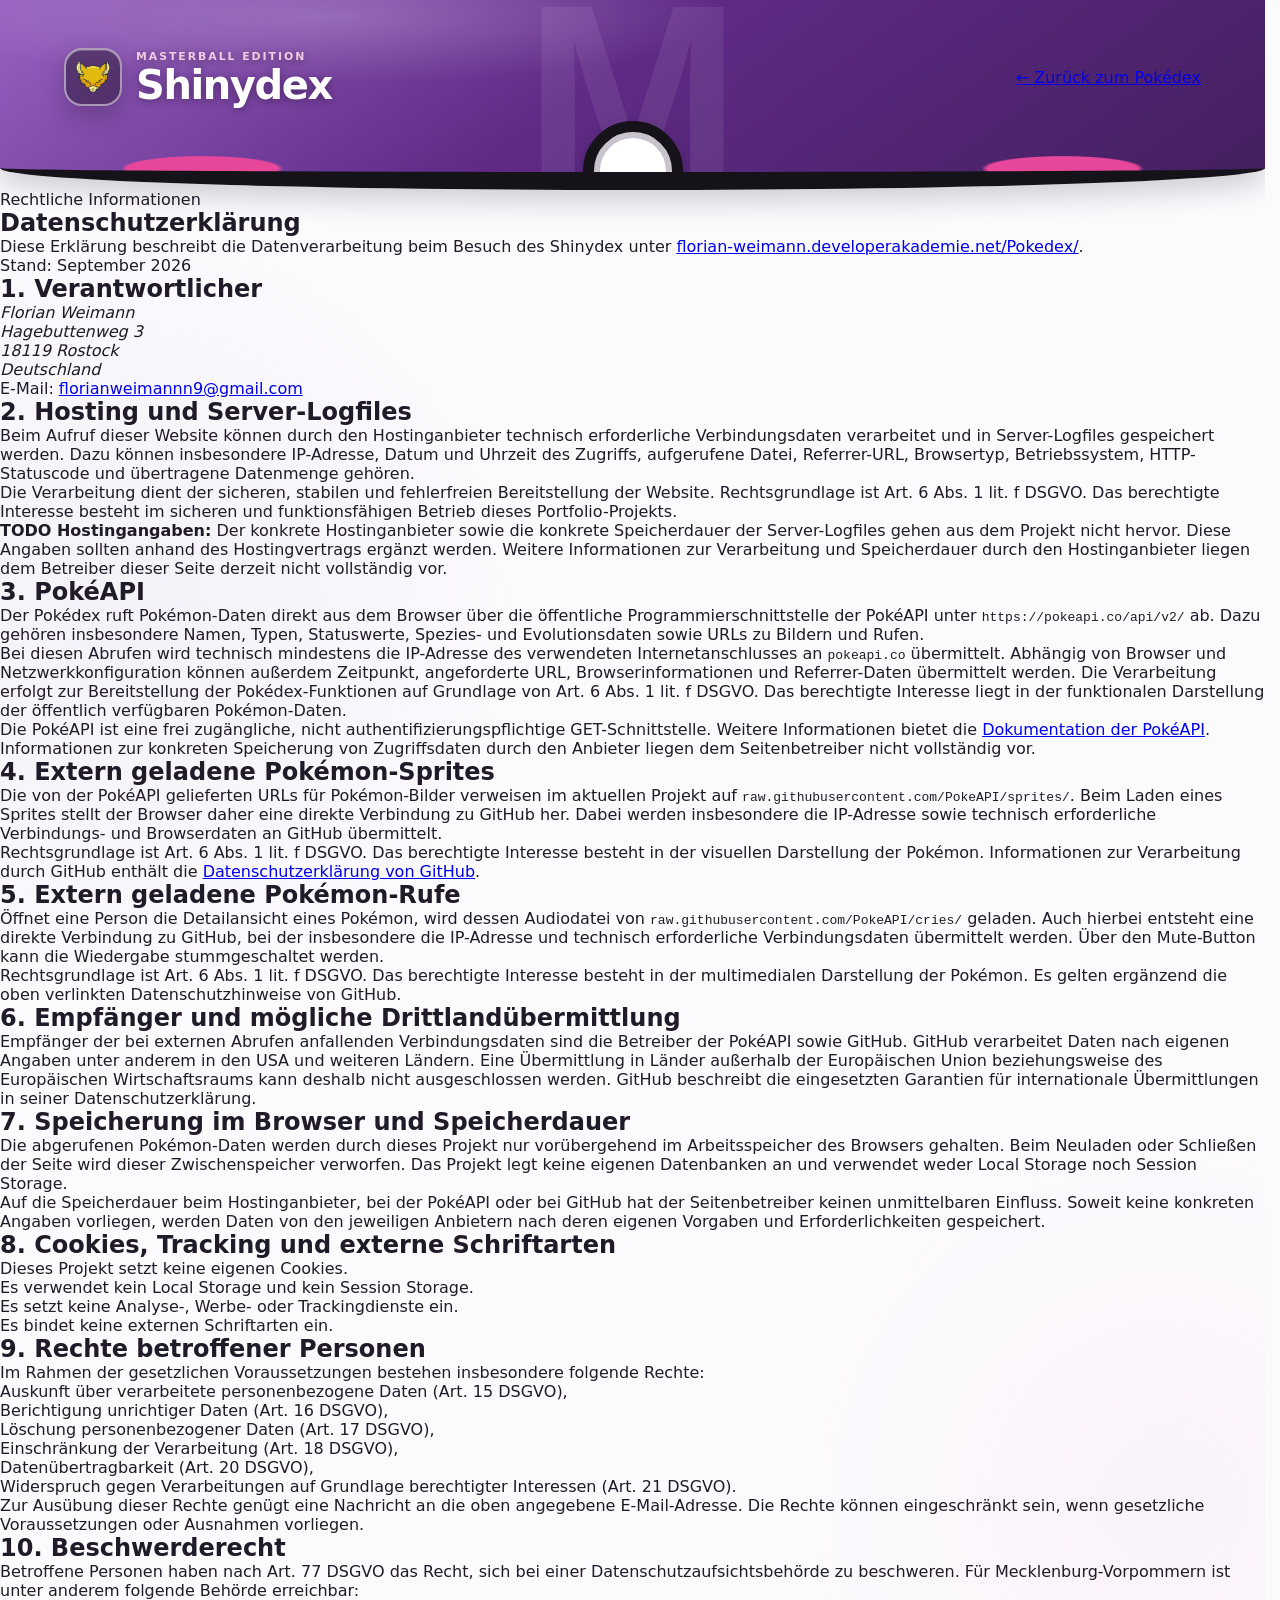
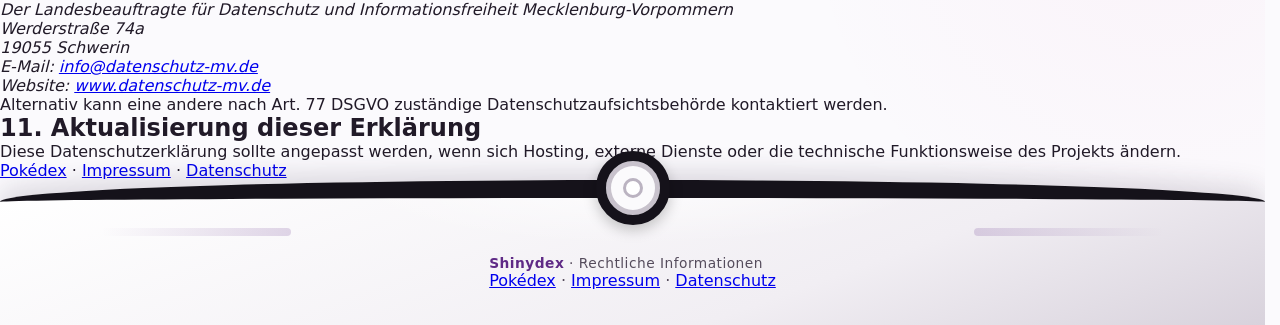
==== datenschutz.html @ 0867b9a2 "Add Impressum and Datenschutz pages with legal information" ====
<!DOCTYPE html>
<html lang="de">

<head>
  <meta charset="UTF-8">
  <meta name="viewport" content="width=device-width, initial-scale=1.0">
  <meta name="theme-color" content="#5a287f">
  <meta name="description" content="Datenschutzerklärung des Shinydex-Pokédex-Projekts von Florian Weimann.">
  <title>Datenschutz – Shinydex</title>
  <link rel="icon" type="image/png" href="./abra_icon-icons.com_67592.png">
  <link rel="stylesheet" href="./style.css">
</head>

<body class="legal-page">
  <header class="masterball-header legal-header">
    <div class="header-inner">
      <a class="brand" href="./index.html" aria-label="Zum Shinydex">
        <span class="brand-icon"><img src="./abra_icon-icons.com_67592.png" alt=""></span>
        <span>
          <span class="brand-kicker">Masterball Edition</span>
          <span class="brand-title">Shinydex</span>
        </span>
      </a>
      <a class="legal-back-link" href="./index.html">
        <span aria-hidden="true">←</span>
        Zurück zum Pokédex
      </a>
    </div>
  </header>

  <main class="legal-main">
    <article class="legal-card">
      <p class="legal-eyebrow">Rechtliche Informationen</p>
      <h1>Datenschutzerklärung</h1>
      <p class="legal-lead">
        Diese Erklärung beschreibt die Datenverarbeitung beim Besuch des Shinydex unter
        <a href="https://florian-weimann.developerakademie.net/Pokedex/index.html">florian-weimann.developerakademie.net/Pokedex/</a>.
      </p>
      <p class="legal-version">Stand: September 2026</p>

      <section class="legal-section" aria-labelledby="verantwortlicher-heading">
        <h2 id="verantwortlicher-heading">1. Verantwortlicher</h2>
        <address>
          Florian Weimann<br>
          Hagebuttenweg 3<br>
          18119 Rostock<br>
          Deutschland
        </address>
        <p>
          E-Mail:
          <a href="mailto:florianweimannn9@gmail.com">florianweimannn9@gmail.com</a>
        </p>
      </section>

      <section class="legal-section" aria-labelledby="hosting-heading">
        <h2 id="hosting-heading">2. Hosting und Server-Logfiles</h2>
        <p>
          Beim Aufruf dieser Website können durch den Hostinganbieter technisch erforderliche
          Verbindungsdaten verarbeitet und in Server-Logfiles gespeichert werden. Dazu können
          insbesondere IP-Adresse, Datum und Uhrzeit des Zugriffs, aufgerufene Datei, Referrer-URL,
          Browsertyp, Betriebssystem, HTTP-Statuscode und übertragene Datenmenge gehören.
        </p>
        <p>
          Die Verarbeitung dient der sicheren, stabilen und fehlerfreien Bereitstellung der Website.
          Rechtsgrundlage ist Art. 6 Abs. 1 lit. f DSGVO. Das berechtigte Interesse besteht im sicheren
          und funktionsfähigen Betrieb dieses Portfolio-Projekts.
        </p>
        <aside class="legal-todo">
          <strong>TODO Hostingangaben:</strong>
          Der konkrete Hostinganbieter sowie die konkrete Speicherdauer der Server-Logfiles gehen aus
          dem Projekt nicht hervor. Diese Angaben sollten anhand des Hostingvertrags ergänzt werden.
          Weitere Informationen zur Verarbeitung und Speicherdauer durch den Hostinganbieter liegen
          dem Betreiber dieser Seite derzeit nicht vollständig vor.
        </aside>
      </section>

      <section class="legal-section" aria-labelledby="pokeapi-heading">
        <h2 id="pokeapi-heading">3. PokéAPI</h2>
        <p>
          Der Pokédex ruft Pokémon-Daten direkt aus dem Browser über die öffentliche Programmierschnittstelle
          der PokéAPI unter <code>https://pokeapi.co/api/v2/</code> ab. Dazu gehören insbesondere Namen,
          Typen, Statuswerte, Spezies- und Evolutionsdaten sowie URLs zu Bildern und Rufen.
        </p>
        <p>
          Bei diesen Abrufen wird technisch mindestens die IP-Adresse des verwendeten Internetanschlusses
          an <code>pokeapi.co</code> übermittelt. Abhängig von Browser und Netzwerkkonfiguration können außerdem
          Zeitpunkt, angeforderte URL, Browserinformationen und Referrer-Daten übermittelt werden. Die
          Verarbeitung erfolgt zur Bereitstellung der Pokédex-Funktionen auf Grundlage von Art. 6 Abs. 1
          lit. f DSGVO. Das berechtigte Interesse liegt in der funktionalen Darstellung der öffentlich
          verfügbaren Pokémon-Daten.
        </p>
        <p>
          Die PokéAPI ist eine frei zugängliche, nicht authentifizierungspflichtige GET-Schnittstelle.
          Weitere Informationen bietet die
          <a href="https://pokeapi.co/docs/v2" target="_blank" rel="noopener noreferrer">Dokumentation der PokéAPI</a>.
          Informationen zur konkreten Speicherung von Zugriffsdaten durch den Anbieter liegen dem
          Seitenbetreiber nicht vollständig vor.
        </p>
      </section>

      <section class="legal-section" aria-labelledby="sprites-heading">
        <h2 id="sprites-heading">4. Extern geladene Pokémon-Sprites</h2>
        <p>
          Die von der PokéAPI gelieferten URLs für Pokémon-Bilder verweisen im aktuellen Projekt auf
          <code>raw.githubusercontent.com/PokeAPI/sprites/</code>. Beim Laden eines Sprites stellt der Browser
          daher eine direkte Verbindung zu GitHub her. Dabei werden insbesondere die IP-Adresse sowie
          technisch erforderliche Verbindungs- und Browserdaten an GitHub übermittelt.
        </p>
        <p>
          Rechtsgrundlage ist Art. 6 Abs. 1 lit. f DSGVO. Das berechtigte Interesse besteht in der visuellen
          Darstellung der Pokémon. Informationen zur Verarbeitung durch GitHub enthält die
          <a href="https://docs.github.com/en/site-policy/privacy-policies/github-general-privacy-statement"
             target="_blank" rel="noopener noreferrer">Datenschutzerklärung von GitHub</a>.
        </p>
      </section>

      <section class="legal-section" aria-labelledby="cries-heading">
        <h2 id="cries-heading">5. Extern geladene Pokémon-Rufe</h2>
        <p>
          Öffnet eine Person die Detailansicht eines Pokémon, wird dessen Audiodatei von
          <code>raw.githubusercontent.com/PokeAPI/cries/</code> geladen. Auch hierbei entsteht eine direkte
          Verbindung zu GitHub, bei der insbesondere die IP-Adresse und technisch erforderliche
          Verbindungsdaten übermittelt werden. Über den Mute-Button kann die Wiedergabe stummgeschaltet werden.
        </p>
        <p>
          Rechtsgrundlage ist Art. 6 Abs. 1 lit. f DSGVO. Das berechtigte Interesse besteht in der
          multimedialen Darstellung der Pokémon. Es gelten ergänzend die oben verlinkten Datenschutzhinweise
          von GitHub.
        </p>
      </section>

      <section class="legal-section" aria-labelledby="drittland-heading">
        <h2 id="drittland-heading">6. Empfänger und mögliche Drittlandübermittlung</h2>
        <p>
          Empfänger der bei externen Abrufen anfallenden Verbindungsdaten sind die Betreiber der PokéAPI
          sowie GitHub. GitHub verarbeitet Daten nach eigenen Angaben unter anderem in den USA und weiteren
          Ländern. Eine Übermittlung in Länder außerhalb der Europäischen Union beziehungsweise des
          Europäischen Wirtschaftsraums kann deshalb nicht ausgeschlossen werden. GitHub beschreibt die
          eingesetzten Garantien für internationale Übermittlungen in seiner Datenschutzerklärung.
        </p>
      </section>

      <section class="legal-section" aria-labelledby="speicherung-heading">
        <h2 id="speicherung-heading">7. Speicherung im Browser und Speicherdauer</h2>
        <p>
          Die abgerufenen Pokémon-Daten werden durch dieses Projekt nur vorübergehend im Arbeitsspeicher des
          Browsers gehalten. Beim Neuladen oder Schließen der Seite wird dieser Zwischenspeicher verworfen.
          Das Projekt legt keine eigenen Datenbanken an und verwendet weder Local Storage noch Session Storage.
        </p>
        <p>
          Auf die Speicherdauer beim Hostinganbieter, bei der PokéAPI oder bei GitHub hat der Seitenbetreiber
          keinen unmittelbaren Einfluss. Soweit keine konkreten Angaben vorliegen, werden Daten von den
          jeweiligen Anbietern nach deren eigenen Vorgaben und Erforderlichkeiten gespeichert.
        </p>
      </section>

      <section class="legal-section" aria-labelledby="cookies-heading">
        <h2 id="cookies-heading">8. Cookies, Tracking und externe Schriftarten</h2>
        <ul class="legal-list">
          <li>Dieses Projekt setzt keine eigenen Cookies.</li>
          <li>Es verwendet kein Local Storage und kein Session Storage.</li>
          <li>Es setzt keine Analyse-, Werbe- oder Trackingdienste ein.</li>
          <li>Es bindet keine externen Schriftarten ein.</li>
        </ul>
      </section>

      <section class="legal-section" aria-labelledby="rechte-heading">
        <h2 id="rechte-heading">9. Rechte betroffener Personen</h2>
        <p>Im Rahmen der gesetzlichen Voraussetzungen bestehen insbesondere folgende Rechte:</p>
        <ul class="legal-list">
          <li>Auskunft über verarbeitete personenbezogene Daten (Art. 15 DSGVO),</li>
          <li>Berichtigung unrichtiger Daten (Art. 16 DSGVO),</li>
          <li>Löschung personenbezogener Daten (Art. 17 DSGVO),</li>
          <li>Einschränkung der Verarbeitung (Art. 18 DSGVO),</li>
          <li>Datenübertragbarkeit (Art. 20 DSGVO),</li>
          <li>Widerspruch gegen Verarbeitungen auf Grundlage berechtigter Interessen (Art. 21 DSGVO).</li>
        </ul>
        <p>
          Zur Ausübung dieser Rechte genügt eine Nachricht an die oben angegebene E-Mail-Adresse.
          Die Rechte können eingeschränkt sein, wenn gesetzliche Voraussetzungen oder Ausnahmen vorliegen.
        </p>
      </section>

      <section class="legal-section" aria-labelledby="beschwerde-heading">
        <h2 id="beschwerde-heading">10. Beschwerderecht</h2>
        <p>
          Betroffene Personen haben nach Art. 77 DSGVO das Recht, sich bei einer Datenschutzaufsichtsbehörde
          zu beschweren. Für Mecklenburg-Vorpommern ist unter anderem folgende Behörde erreichbar:
        </p>
        <address>
          Der Landesbeauftragte für Datenschutz und Informationsfreiheit Mecklenburg-Vorpommern<br>
          Werderstraße 74a<br>
          19055 Schwerin<br>
          E-Mail: <a href="mailto:info@datenschutz-mv.de">info@datenschutz-mv.de</a><br>
          Website: <a href="https://www.datenschutz-mv.de/" target="_blank" rel="noopener noreferrer">www.datenschutz-mv.de</a>
        </address>
        <p>Alternativ kann eine andere nach Art. 77 DSGVO zuständige Datenschutzaufsichtsbehörde kontaktiert werden.</p>
      </section>

      <section class="legal-section" aria-labelledby="aktualisierung-heading">
        <h2 id="aktualisierung-heading">11. Aktualisierung dieser Erklärung</h2>
        <p>
          Diese Datenschutzerklärung sollte angepasst werden, wenn sich Hosting, externe Dienste oder die
          technische Funktionsweise des Projekts ändern.
        </p>
      </section>
    </article>

    <nav class="legal-page-nav" aria-label="Seitennavigation">
      <a href="./index.html">Pokédex</a>
      <span aria-hidden="true">·</span>
      <a href="./impressum.html">Impressum</a>
      <span aria-hidden="true">·</span>
      <a href="./datenschutz.html" aria-current="page">Datenschutz</a>
    </nav>
  </main>

  <footer class="masterball-footer legal-footer">
    <div class="footer-button" aria-hidden="true"><span></span></div>
    <div class="footer-content">
      <p><strong>Shinydex</strong> · Rechtliche Informationen</p>
      <nav class="footer-links" aria-label="Rechtliche Informationen">
        <a href="./index.html">Pokédex</a>
        <span aria-hidden="true">·</span>
        <a href="./impressum.html">Impressum</a>
        <span aria-hidden="true">·</span>
        <a href="./datenschutz.html" aria-current="page">Datenschutz</a>
      </nav>
    </div>
  </footer>
</body>

</html>
---- style.css ----
* {
  box-sizing: border-box;
  margin: 0;
  padding: 0;
}

:root {
  --normal: #a8a77a;
  --fire: #ee8130;
  --water: #6390f0;
  --electric: #f7d02c;
  --grass: #7ac74c;
  --ice: #96d9d6;
  --fighting: #c22e28;
  --poison: #a33ea1;
  --ground: #e2bf65;
  --flying: #a98ff3;
  --psychic: #f95587;
  --bug: #a6b91a;
  --rock: #b6a136;
  --ghost: #735797;
  --dragon: #6f35fc;
  --dark: #705746;
  --steel: #b7b7ce;
  --fairy: #d685ad;

  --masterball-deep: #24122f;
  --masterball-black: #15121a;
  --masterball-purple: #5f2a86;
  --masterball-light: #955cc0;
  --masterball-pink: #e7479a;
  --page-white: #fbfafd;
  --ink: #211a28;
  --muted: #6d6475;
  --content-width: 1240px;
}

html {
  scroll-behavior: smooth;
  scrollbar-gutter: stable;
}

body {
  min-width: 280px;
  min-height: 100vh;
  display: flex;
  flex-direction: column;
  color: var(--ink);
  background:
    radial-gradient(circle at 10% 32%, rgba(95, 42, 134, 0.045), transparent 25rem),
    radial-gradient(circle at 92% 78%, rgba(231, 71, 154, 0.04), transparent 23rem),
    var(--page-white);
  font-family: Inter, ui-rounded, "Segoe UI", system-ui, -apple-system, BlinkMacSystemFont, sans-serif;
  overflow-x: hidden;
}

body.initial-loading,
body.masterball-active,
body.overlay-open {
  overflow: hidden;
}

button,
input {
  font: inherit;
}

button {
  -webkit-tap-highlight-color: transparent;
}

button:focus-visible,
input:focus-visible,
[role="button"]:focus-visible,
a:focus-visible {
  outline: 3px solid rgba(247, 208, 44, 0.95);
  outline-offset: 4px;
}

.visually-hidden {
  width: 1px;
  height: 1px;
  position: absolute;
  overflow: hidden;
  clip: rect(0 0 0 0);
  clip-path: inset(50%);
  white-space: nowrap;
}

/* Initial masterball */
.masterball-loader {
  position: fixed;
  inset: 0;
  z-index: 1000;
  display: grid;
  place-items: center;
  overflow: hidden;
  background: #f5f2f8;
  transition: background-color 420ms ease;
}

.loader-ball {
  width: clamp(290px, 86vmin, 760px);
  aspect-ratio: 1;
  position: relative;
  filter: drop-shadow(0 28px 40px rgba(31, 16, 40, 0.28));
  animation: masterball-rock 2.6s ease-in-out infinite;
}

.loader-ball::before,
.loader-ball::after {
  content: "";
  position: absolute;
  top: 50%;
  left: 50%;
  z-index: 6;
  aspect-ratio: 1;
  border-radius: 50%;
  opacity: 0;
  pointer-events: none;
}

.loader-ball::before {
  width: 18%;
  background: radial-gradient(
    circle,
    rgba(255, 255, 255, 0.96) 0 8%,
    rgba(255, 244, 167, 0.94) 13%,
    rgba(255, 216, 61, 0.82) 22%,
    rgba(244, 78, 166, 0.48) 38%,
    rgba(149, 92, 192, 0.14) 54%,
    transparent 70%
  );
  transform: translate(-50%, -50%) scale(0.25);
  filter: blur(0.7px);
}

.loader-ball::after {
  width: 29%;
  background: repeating-conic-gradient(
    from 1deg,
    rgba(255, 255, 255, 0.72) 0deg 1.5deg,
    rgba(255, 216, 61, 0.48) 1.5deg 3deg,
    transparent 3deg 60deg
  );
  -webkit-mask: radial-gradient(circle, transparent 0 29%, #000 36% 57%, transparent 69%);
  mask: radial-gradient(circle, transparent 0 29%, #000 36% 57%, transparent 69%);
  transform: translate(-50%, -50%) scale(0.35);
}

.loader-half {
  width: 100%;
  height: 50%;
  position: absolute;
  left: 0;
  overflow: hidden;
  border: clamp(7px, 1.4vmin, 13px) solid var(--masterball-black);
  transition: transform 1050ms cubic-bezier(0.58, 0.04, 0.24, 1);
  will-change: transform;
}

.loader-half::before,
.loader-half::after {
  content: "";
  position: absolute;
}

.loader-half--top {
  top: 50%;
  border-bottom: 0;
  border-radius: 50% 50% 0 0 / 100% 100% 0 0;
  transform: translateY(-100%);
  background:
    radial-gradient(circle at 30% 38%, rgba(255, 255, 255, 0.35) 0 4%, transparent 15%),
    radial-gradient(ellipse at 20% 93%, var(--masterball-pink) 0 8%, transparent 8.5%),
    radial-gradient(ellipse at 80% 93%, var(--masterball-pink) 0 8%, transparent 8.5%),
    linear-gradient(150deg, var(--masterball-light), var(--masterball-purple) 50%, #43205f);
}

.loader-half--top::after {
  width: 52%;
  height: 20%;
  top: 7%;
  left: 12%;
  border-radius: 50%;
  background: rgba(255, 255, 255, 0.12);
  transform: rotate(-20deg);
  filter: blur(6px);
}

.loader-half--bottom {
  top: 50%;
  border-top: 0;
  border-radius: 0 0 50% 50% / 0 0 100% 100%;
  background: linear-gradient(160deg, #ffffff 5%, #f1eff3 57%, #cbc6cf);
}

.loader-half--bottom::after {
  inset: 12% 9% auto;
  height: 10%;
  border-radius: 50%;
  background: rgba(255, 255, 255, 0.8);
  filter: blur(5px);
}

.masterball-m {
  position: absolute;
  top: 25%;
  left: 50%;
  transform: translateX(-50%);
  color: #f8f5fb;
  font-family: Arial Black, "Segoe UI Black", sans-serif;
  font-size: clamp(54px, 14vmin, 124px);
  line-height: 1;
  letter-spacing: -0.12em;
  text-indent: -0.12em;
  text-shadow: 0 5px 0 rgba(36, 18, 47, 0.25);
}

.loader-band {
  display: none;
  width: calc(100% - clamp(12px, 2.4vmin, 22px));
  height: clamp(8px, 2%, 15px);
  position: absolute;
  top: 50%;
  left: 50%;
  z-index: 3;
  overflow: hidden;
  transform: translate(-50%, -50%);
  border: 1px solid rgba(83, 39, 103, 0.6);
  border-radius: 999px;
  background: linear-gradient(
    90deg,
    #3d224a 0%,
    #5d326e 23%,
    #9b559f 50%,
    #5d326e 77%,
    #3d224a 100%
  );
  box-shadow:
    inset 0 1px 0 rgba(255, 255, 255, 0.22),
    0 0 0 1px rgba(50, 23, 62, 0.18),
    0 0 9px rgba(231, 71, 154, 0.2);
  transition: opacity 360ms ease 100ms, transform 560ms ease 80ms, filter 400ms ease;
}

.loader-band::before {
  content: "";
  position: absolute;
  inset: 1px 4% auto;
  height: 32%;
  border-radius: inherit;
  background: linear-gradient(90deg, transparent, rgba(255, 255, 255, 0.58), transparent);
}

.loader-band::after {
  content: "";
  width: 32%;
  height: 100%;
  position: absolute;
  top: 0;
  left: 0;
  background: linear-gradient(90deg, transparent, rgba(255, 231, 151, 0.46), transparent);
  transform: translateX(-145%) skewX(-24deg);
  animation: energy-seam-shine 2.3s ease-in-out infinite;
}

.loader-button {
  width: 22%;
  aspect-ratio: 1;
  position: absolute;
  top: 50%;
  left: 50%;
  z-index: 4;
  display: grid;
  place-items: center;
  border: clamp(7px, 1.3vmin, 12px) solid #34203e;
  border-radius: 50%;
  background: #f8f8fb;
  transform: translate(-50%, -50%);
  box-shadow:
    inset 0 -9px 0 rgba(36, 18, 47, 0.12),
    0 0 0 3px rgba(231, 71, 154, 0.2),
    0 0 22px rgba(231, 71, 154, 0.24),
    0 6px 16px rgba(0, 0, 0, 0.24);
  transition: opacity 240ms ease 140ms, transform 400ms ease 140ms;
}

.loader-button-core {
  width: 48%;
  aspect-ratio: 1;
  display: block;
  grid-area: 1 / 1;
  border: clamp(3px, 0.6vmin, 6px) solid #aaa4af;
  border-radius: 50%;
  background: #fff;
  box-shadow: 0 0 0 0 rgba(231, 71, 154, 0.55);
  animation: masterball-pulse 1.45s ease-in-out infinite;
}

.loader-spinner {
  width: 50%;
  aspect-ratio: 1;
  display: none;
  grid-area: 1 / 1;
  border: clamp(3px, 0.48vmin, 4px) solid rgba(209, 160, 19, 0.16);
  border-top-color: #ffe06a;
  border-right-color: #e8a915;
  border-radius: 50%;
  filter: drop-shadow(0 0 4px rgba(247, 208, 44, 0.48));
  animation: spin 900ms linear infinite;
}

.masterball-loader.is-fetching .loader-button-core {
  display: none;
}

.masterball-loader.is-fetching .loader-spinner {
  display: block;
}

.masterball-loader.is-fetching .loader-button {
  animation: loader-button-breathe 1.65s ease-in-out infinite;
}

.loader-copy {
  position: absolute;
  bottom: max(4vh, 18px);
  z-index: 6;
  color: var(--masterball-deep);
  font-size: clamp(0.86rem, 2.2vmin, 1.05rem);
  font-weight: 750;
  letter-spacing: 0.12em;
  text-transform: uppercase;
  transition: opacity 180ms ease;
}

.masterball-loader.is-opening {
  background-color: transparent;
  pointer-events: none;
  transition: background-color 700ms ease 850ms;
}

.masterball-loader.is-opening .loader-ball,
.masterball-loader.is-closing .loader-ball {
  animation-play-state: paused;
}

.masterball-loader.is-opening .loader-half {
  transition-duration: 1800ms;
  transition-delay: 220ms;
  transition-timing-function: cubic-bezier(0.62, 0.02, 0.18, 1);
}

.masterball-loader.is-opening .loader-half--top {
  transform: translateY(calc(-100% - 64vh));
}

.masterball-loader.is-opening .loader-half--bottom {
  transform: translateY(64vh);
}

.masterball-loader.is-opening .loader-band {
  animation: energy-seam-break 500ms cubic-bezier(0.36, 0, 0.18, 1) both;
}

.masterball-loader.is-opening .loader-button {
  opacity: 0;
  transform: translate(-50%, -50%) scale(1.25);
}

.masterball-loader.is-opening .loader-copy {
  opacity: 0;
}

.masterball-loader.is-opening .loader-ball::before {
  animation: masterball-flash 420ms cubic-bezier(0.16, 0.8, 0.28, 1) both;
}

.masterball-loader.is-opening .loader-ball::after {
  animation: masterball-rays 480ms cubic-bezier(0.12, 0.74, 0.24, 1) both;
}

@keyframes masterball-rock {
  0%, 15%, 85%, 100% { transform: rotate(0); }
  30% { transform: rotate(-1.8deg); }
  48% { transform: rotate(1.8deg); }
  64% { transform: rotate(-0.8deg); }
}

@keyframes masterball-pulse {
  0%, 100% { box-shadow: 0 0 0 0 rgba(231, 71, 154, 0.5); }
  50% { box-shadow: 0 0 0 clamp(8px, 1.8vmin, 16px) rgba(231, 71, 154, 0); }
}

@keyframes energy-seam-shine {
  0%, 24% { opacity: 0; transform: translateX(-145%) skewX(-24deg); }
  35% { opacity: 1; }
  68%, 100% { opacity: 0; transform: translateX(430%) skewX(-24deg); }
}

@keyframes energy-seam-break {
  0% {
    opacity: 1;
    filter: brightness(1) saturate(1);
    transform: translate(-50%, -50%) scaleX(1);
  }
  38% {
    opacity: 1;
    filter: brightness(1.8) saturate(1.18);
    transform: translate(-50%, -50%) scaleX(1);
  }
  100% {
    opacity: 0;
    filter: brightness(2.1) saturate(1.2);
    transform: translate(-50%, -50%) scaleX(0.04);
  }
}

@keyframes masterball-flash {
  0% { opacity: 0; transform: translate(-50%, -50%) scale(0.2); }
  24% { opacity: 0.88; }
  52% { opacity: 0.7; transform: translate(-50%, -50%) scale(1); }
  100% { opacity: 0; transform: translate(-50%, -50%) scale(1.85); }
}

@keyframes masterball-rays {
  0% { opacity: 0; transform: translate(-50%, -50%) rotate(0) scale(0.3); }
  28% { opacity: 0.54; }
  100% { opacity: 0; transform: translate(-50%, -50%) rotate(9deg) scale(1.65); }
}

@keyframes loader-button-breathe {
  0%, 100% {
    transform: translate(-50%, -50%) scale(1);
    box-shadow:
      inset 0 -9px 0 rgba(36, 18, 47, 0.12),
      0 0 0 3px rgba(231, 71, 154, 0.16),
      0 0 15px rgba(231, 71, 154, 0.18),
      0 6px 16px rgba(0, 0, 0, 0.22);
  }
  50% {
    transform: translate(-50%, -50%) scale(1.018);
    box-shadow:
      inset 0 -9px 0 rgba(36, 18, 47, 0.1),
      0 0 0 4px rgba(231, 71, 154, 0.19),
      0 0 22px rgba(231, 71, 154, 0.25),
      0 7px 18px rgba(0, 0, 0, 0.23);
  }
}

/* Masterball page frame */
.masterball-header {
  min-height: 190px;
  position: relative;
  z-index: 2;
  display: flex;
  align-items: center;
  padding: 34px clamp(20px, 5vw, 64px) 52px;
  overflow: hidden;
  border-bottom: 18px solid var(--masterball-black);
  border-radius: 0 0 50% 50% / 0 0 22px 22px;
  background:
    radial-gradient(ellipse at 16% 98%, var(--masterball-pink) 0 5%, transparent 5.4%),
    radial-gradient(ellipse at 84% 98%, var(--masterball-pink) 0 5%, transparent 5.4%),
    radial-gradient(ellipse at 26% 10%, rgba(255, 255, 255, 0.2), transparent 30%),
    linear-gradient(145deg, #9862c2 0%, var(--masterball-purple) 48%, #44205f 100%);
  box-shadow: 0 11px 28px rgba(36, 18, 47, 0.2);
}

.masterball-header::before {
  content: "M";
  position: absolute;
  top: -34px;
  left: 50%;
  color: rgba(255, 255, 255, 0.075);
  font: 900 clamp(150px, 22vw, 260px) / 1 Arial Black, sans-serif;
  letter-spacing: -0.15em;
  text-indent: -0.15em;
  transform: translateX(-50%);
}

.masterball-header::after {
  content: "";
  width: 78px;
  aspect-ratio: 1;
  position: absolute;
  bottom: -49px;
  left: 50%;
  border: 11px solid var(--masterball-black);
  border-radius: 50%;
  background: #fff;
  transform: translateX(-50%);
  box-shadow: inset 0 0 0 6px #c9c3ce, 0 6px 14px rgba(0, 0, 0, 0.25);
}

.header-inner {
  width: min(100%, var(--content-width));
  position: relative;
  z-index: 1;
  display: flex;
  align-items: center;
  justify-content: space-between;
  gap: 36px;
  margin: 0 auto;
}

.brand {
  display: inline-flex;
  align-items: center;
  gap: 14px;
  color: #fff;
  text-decoration: none;
  text-shadow: 0 2px 9px rgba(20, 10, 28, 0.42);
}

.brand-icon {
  width: 58px;
  aspect-ratio: 1;
  display: grid;
  place-items: center;
  flex: 0 0 auto;
  border: 2px solid rgba(255, 255, 255, 0.5);
  border-radius: 18px;
  background: rgba(23, 14, 29, 0.45);
  box-shadow: inset 0 1px 0 rgba(255, 255, 255, 0.2), 0 9px 24px rgba(24, 10, 32, 0.25);
  backdrop-filter: blur(8px);
}

.brand-icon img {
  width: 36px;
  height: 36px;
  image-rendering: pixelated;
}

.brand-kicker,
.brand-title {
  display: block;
}

.brand-kicker {
  margin-bottom: 2px;
  color: #f1cae3;
  font-size: 0.68rem;
  font-weight: 800;
  letter-spacing: 0.18em;
  text-transform: uppercase;
}

.brand-title {
  font-size: clamp(1.75rem, 4vw, 2.5rem);
  font-weight: 900;
  line-height: 1;
  letter-spacing: -0.035em;
}

.search-field {
  width: min(100%, 430px);
  position: relative;
  display: block;
}

.search-field::after {
  content: "";
  position: absolute;
  inset: 3px;
  border: 1px solid rgba(255, 255, 255, 0.26);
  border-radius: 15px;
  pointer-events: none;
}

.search-icon {
  width: 16px;
  height: 16px;
  position: absolute;
  top: 50%;
  left: 19px;
  z-index: 1;
  border: 2px solid #8f7a99;
  border-radius: 50%;
  transform: translateY(-60%);
  pointer-events: none;
}

.search-icon::after {
  content: "";
  width: 7px;
  height: 2px;
  position: absolute;
  right: -5px;
  bottom: -3px;
  border-radius: 2px;
  background: #8f7a99;
  transform: rotate(45deg);
}

#searchInput {
  width: 100%;
  min-height: 54px;
  padding: 13px 52px 13px 50px;
  border: 2px solid rgba(255, 255, 255, 0.55);
  border-radius: 18px;
  outline: 0;
  color: var(--ink);
  background: rgba(255, 255, 255, 0.94);
  box-shadow: 0 12px 30px rgba(30, 13, 40, 0.22);
  transition: border-color 180ms ease, box-shadow 180ms ease, transform 180ms ease;
}

#searchInput::placeholder {
  color: #82758b;
}

#searchInput:hover:not(:disabled) {
  border-color: rgba(255, 255, 255, 0.95);
  transform: translateY(-1px);
}

#searchInput:focus {
  border-color: #f49bc9;
  box-shadow: 0 0 0 5px rgba(231, 71, 154, 0.22), 0 14px 32px rgba(30, 13, 40, 0.25);
}

#searchInput::-webkit-search-cancel-button {
  cursor: pointer;
}

/* Card grid */
.card-grid {
  width: min(100%, var(--content-width));
  flex: 1 0 auto;
  display: grid;
  grid-template-columns: repeat(auto-fill, minmax(min(100%, 245px), 1fr));
  align-content: start;
  gap: clamp(18px, 2.5vw, 30px);
  margin: 0 auto;
  padding: clamp(54px, 7vw, 88px) clamp(18px, 4vw, 42px) 40px;
  opacity: 0;
  transform: translateY(16px);
  transition: opacity 650ms ease 850ms, transform 760ms cubic-bezier(0.22, 0.72, 0.2, 1) 780ms;
}

body.app-ready .card-grid {
  opacity: 1;
  transform: none;
}

body.masterball-active .card-grid {
  opacity: 0;
  transform: translateY(8px);
  transition: opacity 240ms ease, transform 280ms ease;
}

body.masterball-active .masterball-loader.is-opening ~ .card-grid {
  opacity: 1;
  transform: none;
  transition: opacity 650ms ease 850ms, transform 760ms cubic-bezier(0.22, 0.72, 0.2, 1) 780ms;
}

.card {
  --type-1: var(--normal);
  --type-2: var(--normal);
  min-height: 330px;
  position: relative;
  isolation: isolate;
  display: flex;
  flex-direction: column;
  align-items: center;
  justify-content: space-between;
  gap: 10px;
  padding: 18px;
  overflow: hidden;
  border: 1px solid rgba(255, 255, 255, 0.8);
  border-radius: 27px;
  background: var(--type-1);
  box-shadow: 0 13px 28px rgba(40, 28, 48, 0.18), inset 0 1px 0 rgba(255, 255, 255, 0.45);
  cursor: pointer;
  transition: transform 220ms ease, box-shadow 220ms ease;
}

.card.type-single {
  background: linear-gradient(145deg, color-mix(in srgb, var(--type-1) 74%, white 26%), var(--type-1));
}

.card.type-dual {
  background: linear-gradient(
    135deg,
    var(--type-1) 0%,
    var(--type-1) 50%,
    var(--type-2) 50%,
    var(--type-2) 100%
  );
}

.card::before {
  content: "";
  position: absolute;
  z-index: -1;
  inset: -70% auto auto -80%;
  width: 70%;
  height: 230%;
  background: linear-gradient(90deg, transparent, rgba(255, 255, 255, 0.32), transparent);
  transform: rotate(24deg);
  transition: left 550ms ease;
  pointer-events: none;
}

.card::after {
  content: "";
  position: absolute;
  z-index: -1;
  inset: 22% 11% auto;
  aspect-ratio: 1;
  border: 2px solid rgba(255, 255, 255, 0.23);
  border-radius: 50%;
  box-shadow: inset 0 0 0 8px rgba(25, 17, 30, 0.045);
}

.card:hover {
  transform: translateY(-7px);
  box-shadow: 0 22px 42px rgba(40, 28, 48, 0.27), inset 0 1px 0 rgba(255, 255, 255, 0.55);
}

.card:hover::before {
  left: 135%;
}

.card:active {
  transform: translateY(-2px) scale(0.99);
}

.card-heading {
  width: 100%;
  display: flex;
  align-items: center;
  justify-content: space-between;
  gap: 12px;
  padding: 10px 13px;
  border: 1px solid rgba(255, 255, 255, 0.52);
  border-radius: 14px;
  color: #241c2b;
  background: rgba(255, 255, 255, 0.78);
  box-shadow: 0 7px 18px rgba(28, 18, 34, 0.1);
  backdrop-filter: blur(10px);
}

.pokemon-name {
  overflow: hidden;
  font-size: 1.2rem;
  font-weight: 850;
  letter-spacing: -0.025em;
  text-overflow: ellipsis;
  text-transform: capitalize;
  white-space: nowrap;
}

.pokemon-id {
  color: #5f5467;
  font-size: 0.82rem;
  font-weight: 800;
  letter-spacing: 0.06em;
}

.pokemon-sprite {
  width: min(100%, 190px);
  aspect-ratio: 1;
  position: relative;
  z-index: 1;
  object-fit: contain;
  image-rendering: pixelated;
  filter: drop-shadow(0 14px 10px rgba(26, 16, 31, 0.28));
  transition: transform 240ms ease, filter 240ms ease;
}

.card:hover .pokemon-sprite {
  transform: translateY(-4px) scale(1.06);
  filter: drop-shadow(0 18px 13px rgba(26, 16, 31, 0.34));
}

.type-list {
  min-height: 35px;
  display: flex;
  flex-wrap: wrap;
  justify-content: center;
  gap: 8px;
}

.type-badge {
  --badge-color: var(--normal);
  min-width: 76px;
  padding: 7px 13px;
  border: 1px solid rgba(255, 255, 255, 0.42);
  border-radius: 999px;
  color: #fff;
  background: var(--badge-color);
  background: color-mix(in srgb, var(--badge-color) 68%, #17111c 32%);
  box-shadow: 0 5px 12px rgba(25, 15, 31, 0.2), inset 0 1px 0 rgba(255, 255, 255, 0.18);
  font-size: 0.74rem;
  font-weight: 850;
  letter-spacing: 0.1em;
  text-align: center;
  text-shadow: 0 1px 2px rgba(0, 0, 0, 0.35);
  text-transform: uppercase;
}

.type-normal { --badge-color: var(--normal); }
.type-fire { --badge-color: var(--fire); }
.type-water { --badge-color: var(--water); }
.type-electric { --badge-color: var(--electric); }
.type-grass { --badge-color: var(--grass); }
.type-ice { --badge-color: var(--ice); }
.type-fighting { --badge-color: var(--fighting); }
.type-poison { --badge-color: var(--poison); }
.type-ground { --badge-color: var(--ground); }
.type-flying { --badge-color: var(--flying); }
.type-psychic { --badge-color: var(--psychic); }
.type-bug { --badge-color: var(--bug); }
.type-rock { --badge-color: var(--rock); }
.type-ghost { --badge-color: var(--ghost); }
.type-dragon { --badge-color: var(--dragon); }
.type-dark { --badge-color: var(--dark); }
.type-steel { --badge-color: var(--steel); }
.type-fairy { --badge-color: var(--fairy); }

.empty-state {
  grid-column: 1 / -1;
  max-width: 560px;
  justify-self: center;
  padding: 25px 30px;
  border: 1px solid #e6e0e9;
  border-radius: 20px;
  color: var(--muted);
  background: #fff;
  box-shadow: 0 10px 25px rgba(45, 28, 54, 0.08);
  font-size: 1rem;
  line-height: 1.55;
  text-align: center;
}

.empty-state strong {
  display: block;
  margin-bottom: 4px;
  color: var(--masterball-purple);
  font-size: 1.12rem;
}

.load-actions {
  display: flex;
  justify-content: center;
  padding: 5px 20px clamp(70px, 9vw, 110px);
  opacity: 0;
  transform: translateY(0);
  transition: opacity 520ms ease 900ms, transform 620ms ease 840ms;
}

body.app-ready .load-actions {
  opacity: 1;
}

body.masterball-active .load-actions {
  opacity: 0;
  transform: translateY(6px);
  transition: opacity 220ms ease, transform 260ms ease;
}

body.masterball-active .masterball-loader.is-opening ~ .load-actions {
  opacity: 1;
  transform: none;
  transition: opacity 520ms ease 900ms, transform 620ms ease 840ms;
}

.load-button {
  min-width: 230px;
  min-height: 52px;
  display: inline-flex;
  align-items: center;
  justify-content: center;
  gap: 11px;
  padding: 13px 25px;
  border: 2px solid #2b1837;
  border-radius: 999px;
  color: #fff;
  background: linear-gradient(135deg, var(--masterball-light), var(--masterball-purple) 58%, #4a2268);
  box-shadow: 0 9px 0 #2c1738, 0 15px 26px rgba(51, 25, 65, 0.25);
  font-weight: 820;
  cursor: pointer;
  transition: transform 170ms ease, box-shadow 170ms ease, filter 170ms ease;
}

.load-button:hover:not(:disabled) {
  filter: brightness(1.08);
  transform: translateY(-3px);
  box-shadow: 0 12px 0 #2c1738, 0 20px 31px rgba(51, 25, 65, 0.28);
}

.load-button:active:not(:disabled) {
  transform: translateY(5px);
  box-shadow: 0 4px 0 #2c1738, 0 9px 18px rgba(51, 25, 65, 0.22);
}

.load-button:disabled {
  color: #cfc6d4;
  background: linear-gradient(135deg, #756a7a, #564d5b);
  box-shadow: 0 5px 0 #39313d, 0 10px 18px rgba(42, 34, 46, 0.18);
  cursor: not-allowed;
}

.button-spinner {
  width: 18px;
  height: 18px;
  display: none;
  border: 2px solid rgba(255, 255, 255, 0.35);
  border-top-color: #fff;
  border-radius: 50%;
  animation: spin 700ms linear infinite;
}

.load-button.is-loading .button-spinner {
  display: block;
}

@keyframes spin {
  to { transform: rotate(360deg); }
}

.masterball-footer {
  min-height: 145px;
  position: relative;
  display: grid;
  place-items: center;
  padding: 50px 20px 28px;
  border-top: 18px solid var(--masterball-black);
  border-radius: 50% 50% 0 0 / 22px 22px 0 0;
  color: #554c5c;
  background:
    radial-gradient(ellipse at 50% -25%, rgba(255, 255, 255, 0.95), transparent 35%),
    linear-gradient(160deg, #fff 0%, #f1eef3 65%, #d8d2dc 100%);
  box-shadow: 0 -9px 26px rgba(43, 26, 52, 0.15);
}

.masterball-footer::before,
.masterball-footer::after {
  content: "";
  width: min(20vw, 190px);
  height: 8px;
  position: absolute;
  top: 30px;
  border-radius: 999px;
  background: linear-gradient(90deg, transparent, rgba(95, 42, 134, 0.18));
}

.masterball-footer::before {
  left: 8%;
}

.masterball-footer::after {
  right: 8%;
  transform: scaleX(-1);
}

.masterball-footer p {
  font-size: 0.86rem;
  letter-spacing: 0.035em;
}

.masterball-footer strong {
  color: var(--masterball-purple);
}

.footer-button {
  width: 74px;
  aspect-ratio: 1;
  position: absolute;
  top: -47px;
  left: 50%;
  display: grid;
  place-items: center;
  border: 10px solid var(--masterball-black);
  border-radius: 50%;
  background: #fbfafc;
  transform: translateX(-50%);
  box-shadow: inset 0 0 0 5px #c8c2cc, 0 5px 14px rgba(0, 0, 0, 0.22);
}

.footer-button span {
  width: 20px;
  aspect-ratio: 1;
  border: 3px solid #bbb3c1;
  border-radius: 50%;
  background: #fff;
}

/* Detail overlay */
.overlay {
  position: fixed;
  inset: 0;
  z-index: 100;
  display: grid;
  place-items: center;
  padding: clamp(12px, 3vw, 36px);
  visibility: hidden;
  opacity: 0;
  background: rgba(16, 10, 20, 0.76);
  backdrop-filter: blur(10px);
  transition: opacity 180ms ease, visibility 0s linear 180ms;
}

.overlay.is-visible {
  visibility: visible;
  opacity: 1;
  transition-delay: 0s;
}

.overlay-dialog {
  width: min(100%, 940px);
  max-height: 100%;
  position: relative;
  display: grid;
  grid-template-columns: 104px minmax(0, 700px) 104px;
  align-items: center;
  justify-content: center;
  gap: 14px;
  transform: translateY(18px) scale(0.985);
  transition: transform 220ms ease;
}

.overlay.is-visible .overlay-dialog {
  transform: none;
}

.overlay-actions {
  position: absolute;
  top: 13px;
  right: 128px;
  z-index: 4;
  display: flex;
  gap: 8px;
}

.icon-button {
  width: 47px;
  height: 47px;
  display: grid;
  place-items: center;
  padding: 0;
  border: 2px solid rgba(255, 255, 255, 0.72);
  border-radius: 50%;
  color: #fff;
  background:
    radial-gradient(circle at 34% 28%, rgba(255, 255, 255, 0.28), transparent 30%),
    linear-gradient(145deg, #6f3692, #30183f);
  box-shadow:
    inset 0 0 0 3px rgba(20, 10, 26, 0.2),
    0 7px 0 rgba(20, 10, 26, 0.58),
    0 12px 22px rgba(16, 9, 20, 0.28);
  cursor: pointer;
  backdrop-filter: blur(8px);
  line-height: 0;
  transition: transform 160ms ease, box-shadow 160ms ease, filter 160ms ease;
}

.icon-button:hover {
  filter: brightness(1.13) saturate(1.08);
  transform: translateY(-3px);
  box-shadow:
    inset 0 0 0 3px rgba(20, 10, 26, 0.17),
    0 10px 0 rgba(20, 10, 26, 0.56),
    0 16px 25px rgba(16, 9, 20, 0.3);
}

.icon-button:active {
  transform: translateY(3px);
  box-shadow:
    inset 0 0 0 3px rgba(20, 10, 26, 0.24),
    0 3px 0 rgba(20, 10, 26, 0.62),
    0 7px 14px rgba(16, 9, 20, 0.25);
}

.action-icon {
  width: 22px;
  height: 22px;
  display: block;
  overflow: visible;
  fill: none;
  stroke: currentColor;
  stroke-width: 2.25;
  stroke-linecap: round;
  stroke-linejoin: round;
}

.action-icon--sound {
  width: 23px;
  height: 23px;
}

.speaker-shape {
  fill: currentColor;
  stroke: none;
}

.sound-wave,
.mute-cross {
  transition: opacity 160ms ease, transform 160ms ease;
  transform-origin: center;
}

.mute-cross {
  opacity: 0;
  transform: scale(0.65);
}

#muteBtn[aria-pressed="true"] {
  background:
    radial-gradient(circle at 34% 28%, rgba(255, 255, 255, 0.3), transparent 30%),
    linear-gradient(145deg, var(--masterball-pink), #792650);
}

#muteBtn[aria-pressed="true"] .sound-wave {
  opacity: 0;
  transform: scale(0.65);
}

#muteBtn[aria-pressed="true"] .mute-cross {
  opacity: 1;
  transform: scale(1);
}

#closeBtn:hover {
  background:
    radial-gradient(circle at 34% 28%, rgba(255, 255, 255, 0.3), transparent 30%),
    linear-gradient(145deg, #f05aa8, #78234f);
}

.nav-button {
  display: inline-flex;
  align-items: center;
  justify-content: center;
  gap: 7px;
  padding: 12px 10px;
  border: 1px solid rgba(255, 255, 255, 0.4);
  border-radius: 999px;
  color: #fff;
  background: rgba(95, 42, 134, 0.8);
  box-shadow: 0 8px 18px rgba(11, 6, 14, 0.28);
  font-size: 0.78rem;
  font-weight: 800;
  cursor: pointer;
  backdrop-filter: blur(8px);
  transition: transform 160ms ease, background-color 160ms ease, opacity 160ms ease;
}

.nav-button:hover:not(:disabled) {
  background: var(--masterball-pink);
  transform: translateY(-2px);
}

.nav-button:disabled {
  opacity: 0.32;
  cursor: not-allowed;
}

.full-card {
  --type-1: var(--normal);
  --type-2: var(--normal);
  width: 100%;
  max-height: min(850px, calc(100vh - 48px));
  overflow-y: auto;
  overscroll-behavior: contain;
  border: 2px solid rgba(255, 255, 255, 0.78);
  border-radius: 34px;
  background: var(--type-1);
  box-shadow: 0 28px 70px rgba(8, 4, 11, 0.48), inset 0 1px 0 rgba(255, 255, 255, 0.52);
  scrollbar-color: rgba(95, 42, 134, 0.65) rgba(255, 255, 255, 0.4);
  scrollbar-width: thin;
}

.full-card.type-single {
  background: linear-gradient(155deg, color-mix(in srgb, var(--type-1) 63%, white 37%), var(--type-1));
}

.full-card.type-dual {
  background: linear-gradient(
    135deg,
    color-mix(in srgb, var(--type-1) 80%, white 20%) 0%,
    var(--type-1) 50%,
    var(--type-2) 50%,
    color-mix(in srgb, var(--type-2) 82%, white 18%) 100%
  );
}

.detail-hero {
  min-height: 315px;
  position: relative;
  display: grid;
  grid-template-columns: minmax(0, 1fr) minmax(190px, 0.9fr);
  align-items: center;
  gap: 14px;
  padding: 56px clamp(22px, 5vw, 46px) 18px;
  overflow: hidden;
}

.detail-hero::after {
  content: "";
  width: min(44vw, 270px);
  aspect-ratio: 1;
  position: absolute;
  right: -10px;
  bottom: -30px;
  border: 3px solid rgba(255, 255, 255, 0.24);
  border-radius: 50%;
  box-shadow: inset 0 0 0 13px rgba(27, 18, 32, 0.055);
}

.detail-copy,
.detail-sprite {
  position: relative;
  z-index: 1;
}

.detail-copy {
  min-width: 0;
}

.detail-id {
  display: inline-block;
  margin-bottom: 6px;
  padding: 5px 11px;
  border-radius: 999px;
  color: #44384b;
  background: rgba(255, 255, 255, 0.68);
  font-size: 0.78rem;
  font-weight: 850;
  letter-spacing: 0.08em;
  backdrop-filter: blur(7px);
}

.detail-name {
  margin-bottom: 17px;
  overflow-wrap: anywhere;
  color: #211727;
  font-size: clamp(2rem, 6vw, 3.35rem);
  font-weight: 950;
  line-height: 0.98;
  letter-spacing: -0.055em;
  text-transform: capitalize;
  text-shadow: 0 2px 0 rgba(255, 255, 255, 0.45);
}

.detail-hero .type-list {
  justify-content: flex-start;
}

.detail-sprite {
  width: min(100%, 265px);
  justify-self: center;
  image-rendering: pixelated;
  filter: drop-shadow(0 18px 13px rgba(30, 18, 36, 0.3));
}

.detail-content {
  margin: 0 13px 13px;
  padding: clamp(18px, 4vw, 28px);
  border: 1px solid rgba(255, 255, 255, 0.84);
  border-radius: 24px;
  background: rgba(255, 255, 255, 0.9);
  box-shadow: 0 13px 30px rgba(28, 18, 34, 0.14);
  backdrop-filter: blur(15px);
}

.detail-tabs {
  display: grid;
  grid-template-columns: repeat(3, 1fr);
  gap: 7px;
  margin-bottom: 22px;
  padding: 5px;
  border-radius: 15px;
  background: #eee9f1;
}

.tab-button {
  min-height: 43px;
  padding: 9px 12px;
  border: 0;
  border-radius: 11px;
  color: #6b6071;
  background: transparent;
  font-size: 0.75rem;
  font-weight: 900;
  letter-spacing: 0.08em;
  cursor: pointer;
  transition: color 160ms ease, background-color 160ms ease, box-shadow 160ms ease;
}

.tab-button:hover:not(:disabled) {
  color: var(--masterball-purple);
  background: rgba(255, 255, 255, 0.6);
}

.tab-button.is-active {
  color: #fff;
  background: linear-gradient(135deg, var(--masterball-light), var(--masterball-purple));
  box-shadow: 0 5px 13px rgba(73, 34, 94, 0.27);
}

.tab-button:disabled {
  cursor: wait;
  opacity: 0.65;
}

.infobox {
  min-height: 178px;
}

.panel-loading {
  min-height: 150px;
  display: grid;
  place-items: center;
  color: var(--muted);
  font-weight: 700;
}

.panel-loading::before {
  content: "";
  width: 25px;
  height: 25px;
  margin-right: 10px;
  border: 3px solid #ddd4e2;
  border-top-color: var(--masterball-purple);
  border-radius: 50%;
  animation: spin 700ms linear infinite;
}

.stat-list {
  display: grid;
  gap: 13px;
}

.stat-row {
  display: grid;
  grid-template-columns: minmax(96px, 0.8fr) 42px minmax(110px, 2.2fr);
  align-items: center;
  gap: 12px;
}

.stat-name {
  color: #514757;
  font-size: 0.76rem;
  font-weight: 850;
  text-transform: capitalize;
}

.stat-number {
  color: #2c2331;
  font-size: 0.84rem;
  font-variant-numeric: tabular-nums;
  font-weight: 900;
  text-align: right;
}

.stat-track {
  height: 10px;
  overflow: hidden;
  border-radius: 99px;
  background: #e8e3eb;
  box-shadow: inset 0 1px 3px rgba(30, 20, 36, 0.12);
}

.stat-fill {
  width: var(--stat-value);
  max-width: 100%;
  height: 100%;
  display: block;
  border-radius: inherit;
  background: linear-gradient(90deg, color-mix(in srgb, var(--type-1) 72%, #302037 28%), var(--type-1));
  box-shadow: inset 0 1px 0 rgba(255, 255, 255, 0.35);
  animation: grow-stat 500ms ease both;
  transform-origin: left;
}

@keyframes grow-stat {
  from { transform: scaleX(0); }
}

.evo-grid {
  min-height: 178px;
  display: flex;
  align-items: center;
  justify-content: center;
  gap: clamp(5px, 2vw, 18px);
}

.evo-item {
  min-width: 112px;
  display: flex;
  flex: 1 1 0;
  flex-direction: column;
  align-items: center;
  padding: 12px 8px;
  border: 1px solid #e7dfea;
  border-radius: 18px;
  background: #fbf9fc;
  text-align: center;
}

.evo-stage {
  color: #8a7d91;
  font-size: 0.62rem;
  font-weight: 850;
  letter-spacing: 0.09em;
  text-transform: uppercase;
}

.evo-img {
  width: clamp(92px, 13vw, 132px);
  aspect-ratio: 1;
  object-fit: contain;
  image-rendering: pixelated;
  filter: drop-shadow(0 8px 7px rgba(34, 22, 41, 0.17));
}

.evo-name {
  color: #302636;
  font-weight: 880;
  text-transform: capitalize;
}

.evo-id {
  margin-top: 2px;
  color: #897e90;
  font-size: 0.73rem;
  font-weight: 750;
}

.evo-arrow {
  flex: 0 0 auto;
  color: var(--masterball-purple);
  font-size: 1.5rem;
  font-weight: 900;
}

.info-text {
  padding: clamp(18px, 4vw, 32px);
  border-left: 4px solid var(--type-1);
  border-radius: 4px 16px 16px 4px;
  color: #4d4353;
  background: #f8f5f9;
  font-size: 1rem;
  line-height: 1.7;
}

.panel-error {
  padding: 20px;
  border-radius: 14px;
  color: #771d3b;
  background: #fae8ef;
  line-height: 1.5;
  text-align: center;
}

@media (max-width: 760px) {
  .masterball-header {
    min-height: 232px;
    padding: 27px 18px 52px;
  }

  .header-inner {
    flex-direction: column;
    gap: 22px;
  }

  .brand {
    align-self: flex-start;
  }

  .search-field {
    max-width: none;
  }

  .card-grid {
    grid-template-columns: repeat(2, minmax(0, 1fr));
    gap: 16px;
  }

  .card {
    min-height: 300px;
    padding: 14px;
  }

  .pokemon-sprite {
    width: min(100%, 165px);
  }

  .overlay-dialog {
    grid-template-columns: 1fr 1fr;
    align-items: stretch;
    gap: 10px;
  }

  .full-card {
    grid-column: 1 / -1;
    grid-row: 1;
    max-height: calc(100vh - 96px);
  }

  .nav-button {
    min-height: 44px;
  }

  .nav-button--previous {
    grid-column: 1;
    grid-row: 2;
  }

  .nav-button--next {
    grid-column: 2;
    grid-row: 2;
  }

  .overlay-actions {
    top: 10px;
    right: 10px;
  }

  .detail-hero {
    padding-top: 60px;
  }
}

@media (max-width: 520px) {
  .masterball-header::after {
    width: 66px;
    bottom: -43px;
    border-width: 9px;
  }

  .brand-icon {
    width: 51px;
    border-radius: 16px;
  }

  .brand-icon img {
    width: 32px;
    height: 32px;
  }

  .card-grid {
    grid-template-columns: minmax(0, 1fr);
    padding-inline: max(16px, 6vw);
  }

  .card {
    width: min(100%, 390px);
    min-height: 345px;
    justify-self: center;
    padding: 18px;
  }

  .pokemon-sprite {
    width: 195px;
  }

  .overlay {
    padding: 7px;
  }

  .full-card {
    max-height: calc(100vh - 72px);
    border-radius: 25px;
  }

  .overlay-dialog {
    gap: 6px;
  }

  .icon-button {
    width: 44px;
    height: 44px;
  }

  .detail-hero {
    min-height: 330px;
    grid-template-columns: 1fr;
    gap: 0;
    padding: 59px 20px 8px;
    text-align: center;
  }

  .detail-name {
    margin-bottom: 12px;
    font-size: clamp(2rem, 12vw, 3rem);
  }

  .detail-hero .type-list {
    justify-content: center;
  }

  .detail-sprite {
    width: 185px;
    margin-top: -8px;
  }

  .detail-content {
    margin: 0 8px 8px;
    padding: 14px;
    border-radius: 19px;
  }

  .detail-tabs {
    margin-bottom: 17px;
  }

  .tab-button {
    padding-inline: 7px;
    font-size: 0.69rem;
  }

  .stat-row {
    grid-template-columns: 82px 34px minmax(70px, 1fr);
    gap: 7px;
  }

  .stat-name {
    font-size: 0.68rem;
  }

  .evo-grid {
    flex-wrap: wrap;
  }

  .evo-item {
    min-width: min(100%, 130px);
    flex-basis: 36%;
  }

  .evo-arrow {
    transform: rotate(90deg);
  }

  .loader-copy {
    letter-spacing: 0.07em;
  }
}

@media (prefers-reduced-motion: reduce) {
  html {
    scroll-behavior: auto;
  }

  *,
  *::before,
  *::after {
    scroll-behavior: auto !important;
    animation-duration: 0.01ms !important;
    animation-iteration-count: 1 !important;
    transition-duration: 0.01ms !important;
    transition-delay: 0s !important;
  }

  .loader-ball::before,
  .loader-ball::after {
    display: none;
  }

  .loader-band::after,
  .masterball-loader.is-fetching .loader-button {
    animation: none !important;
  }
}
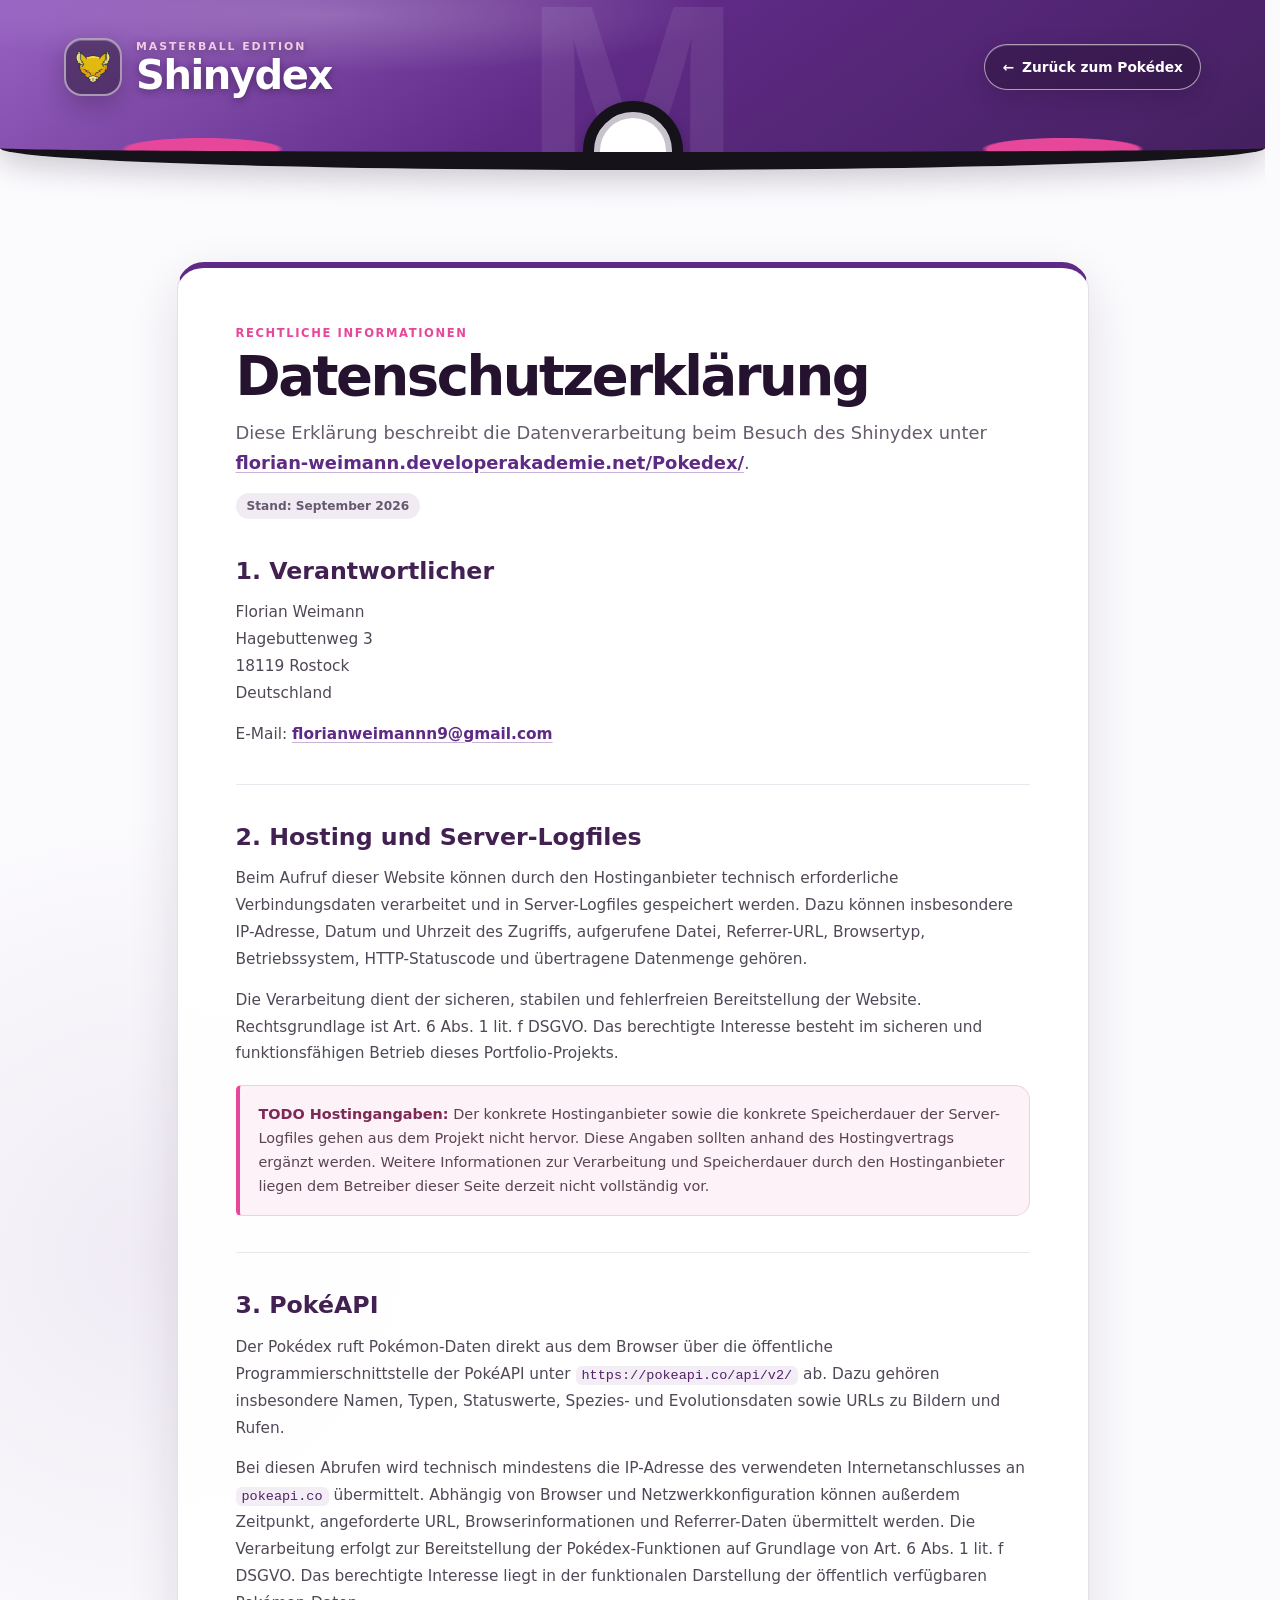
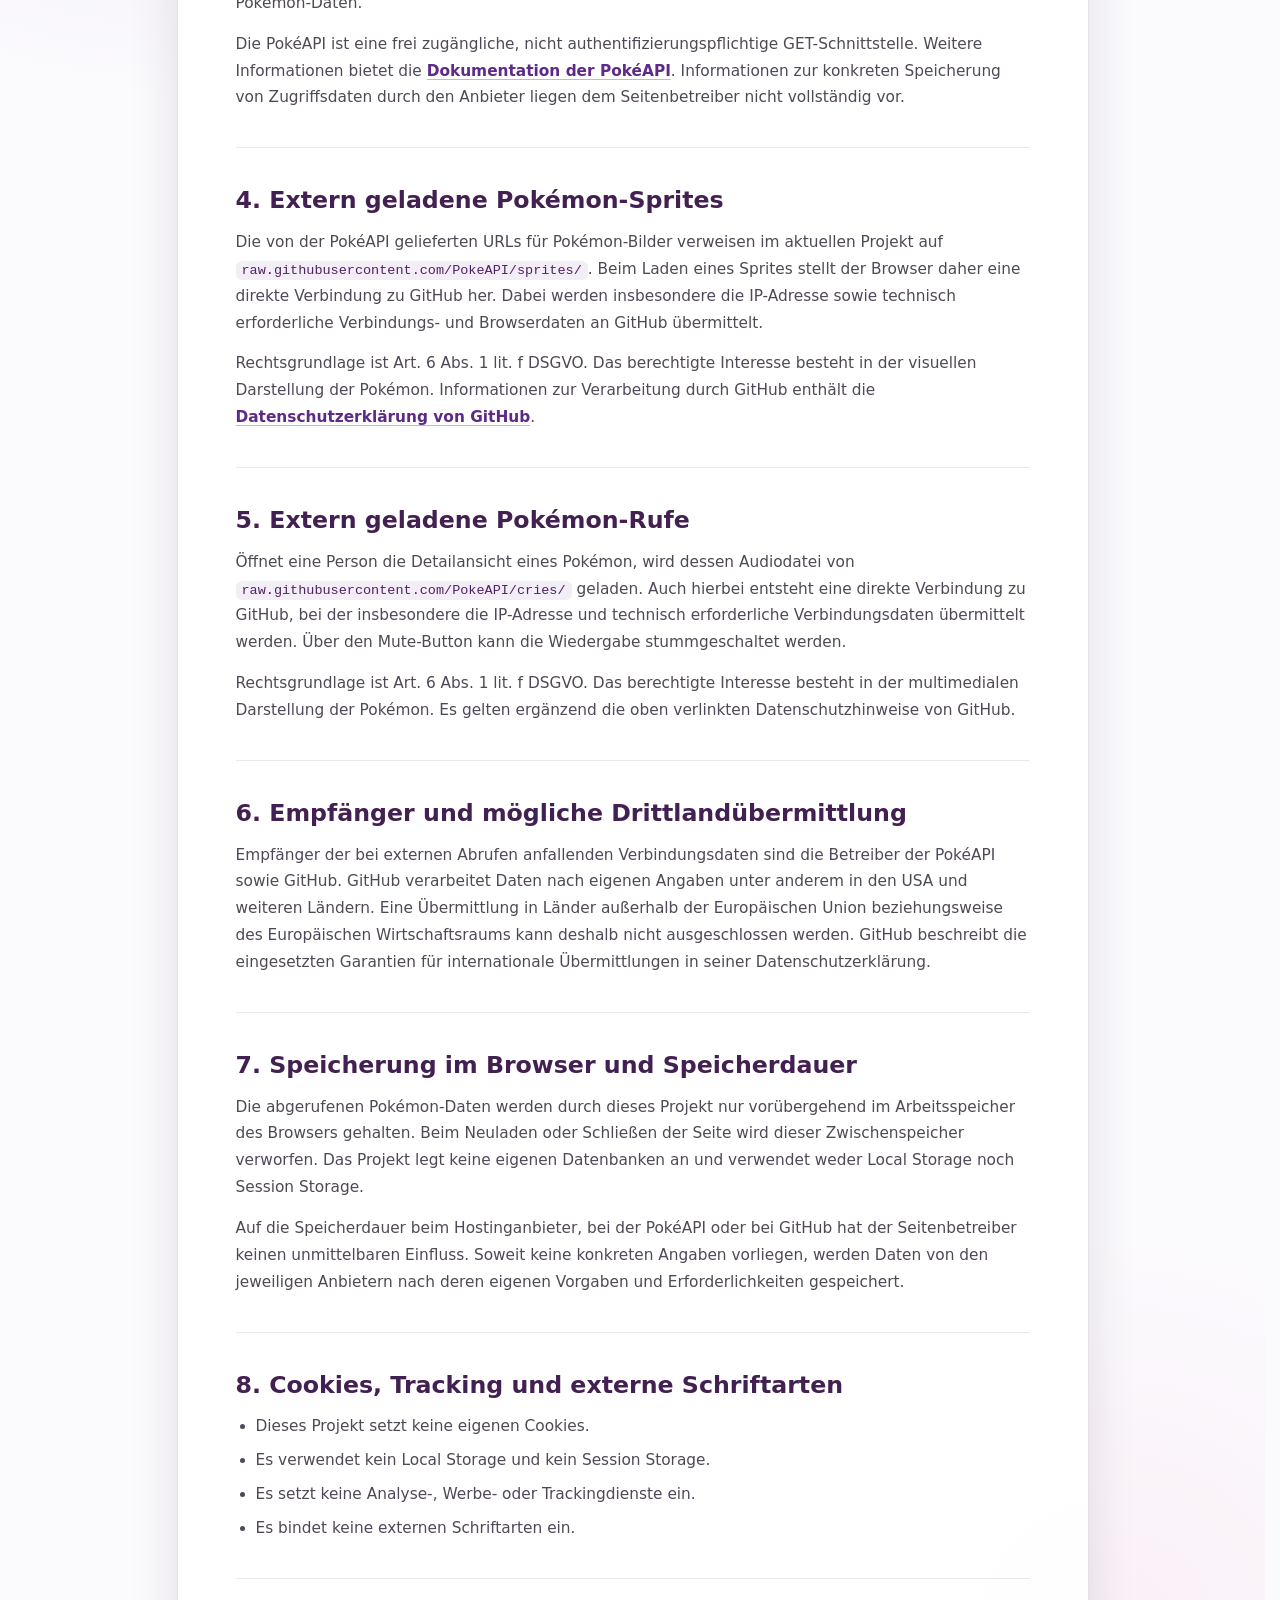
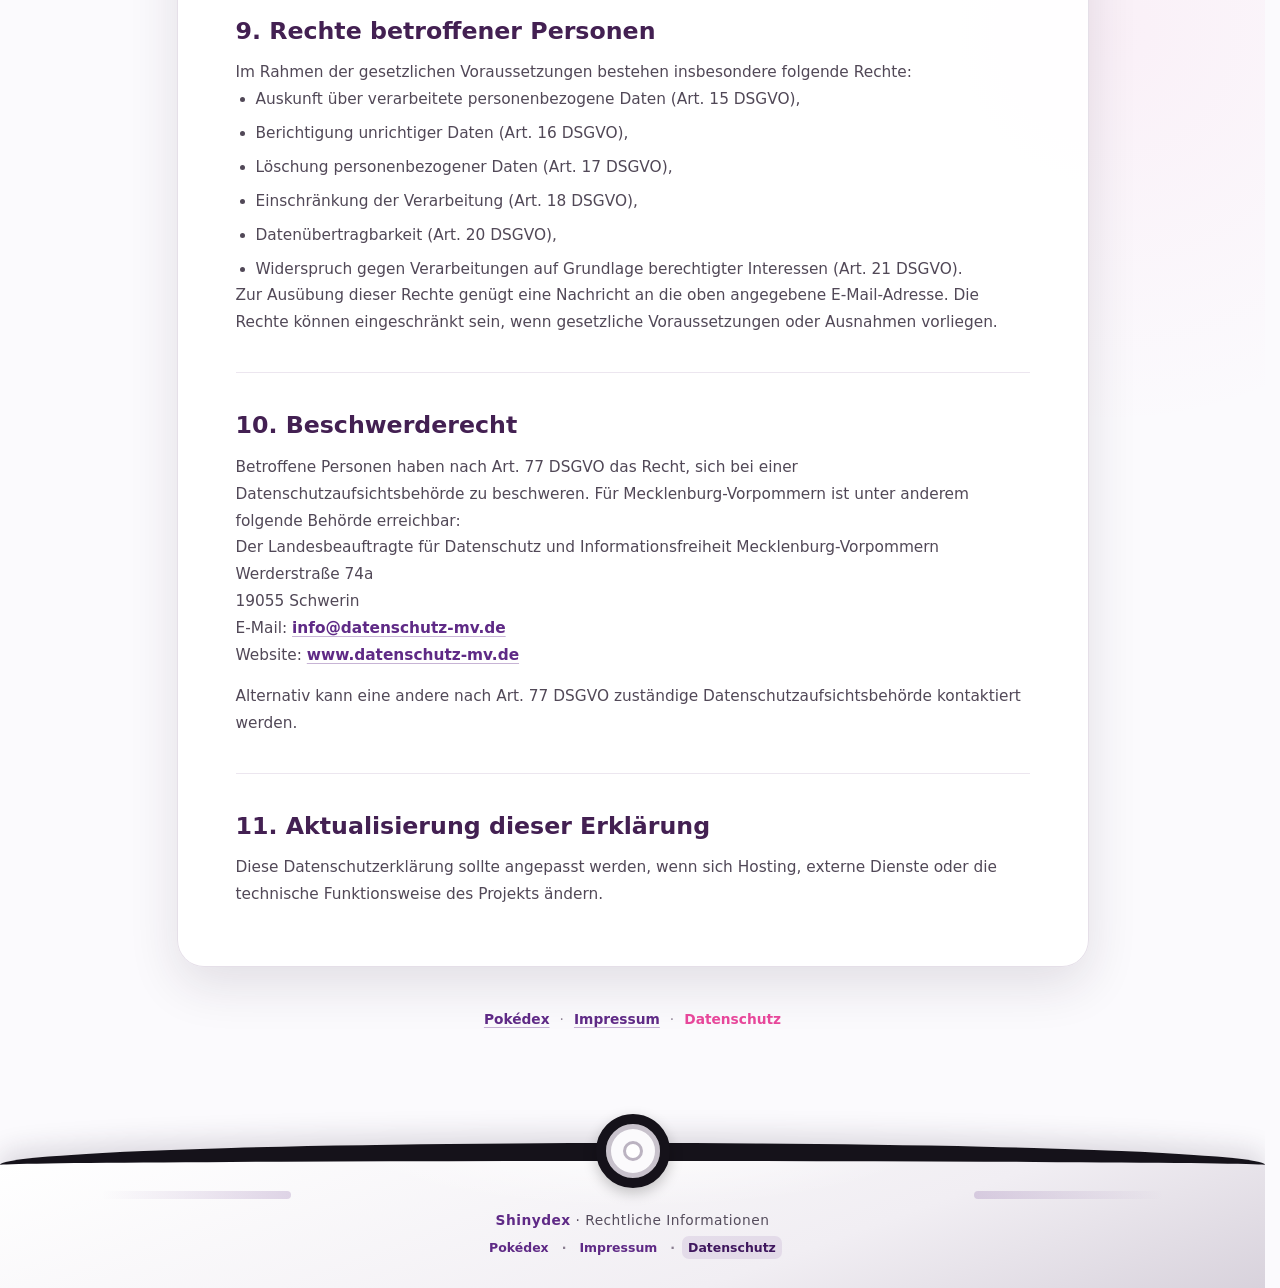
==== commit b9ffce40: "Implement page transition loader and enhance navigation links with data attributes" ====
--- a/datenschutz.html
+++ b/datenschutz.html
@@ -9,19 +9,35 @@
   <title>Datenschutz – Shinydex</title>
   <link rel="icon" type="image/png" href="./abra_icon-icons.com_67592.png">
   <link rel="stylesheet" href="./style.css">
+  <script src="./page-transition.js"></script>
 </head>
 
-<body class="legal-page">
+<body class="legal-page page-transition-loading">
+  <div id="pageTransitionLoader" class="masterball-loader page-transition-loader" role="status" aria-live="polite">
+    <div class="loader-ball" aria-hidden="true">
+      <div class="loader-half loader-half--top">
+        <span class="masterball-m">M</span>
+      </div>
+      <div class="loader-half loader-half--bottom"></div>
+      <div class="loader-band"></div>
+      <div class="loader-button">
+        <span class="loader-button-core"></span>
+        <span class="loader-spinner"></span>
+      </div>
+    </div>
+    <p class="loader-copy">Datenschutz wird geöffnet …</p>
+  </div>
+
   <header class="masterball-header legal-header">
     <div class="header-inner">
-      <a class="brand" href="./index.html" aria-label="Zum Shinydex">
+      <a class="brand" href="./index.html" aria-label="Zum Shinydex" data-page-transition>
         <span class="brand-icon"><img src="./abra_icon-icons.com_67592.png" alt=""></span>
         <span>
           <span class="brand-kicker">Masterball Edition</span>
           <span class="brand-title">Shinydex</span>
         </span>
       </a>
-      <a class="legal-back-link" href="./index.html">
+      <a class="legal-back-link" href="./index.html" data-page-transition>
         <span aria-hidden="true">←</span>
         Zurück zum Pokédex
       </a>
@@ -207,9 +223,9 @@
     </article>
 
     <nav class="legal-page-nav" aria-label="Seitennavigation">
-      <a href="./index.html">Pokédex</a>
+      <a href="./index.html" data-page-transition>Pokédex</a>
       <span aria-hidden="true">·</span>
-      <a href="./impressum.html">Impressum</a>
+      <a href="./impressum.html" data-page-transition>Impressum</a>
       <span aria-hidden="true">·</span>
       <a href="./datenschutz.html" aria-current="page">Datenschutz</a>
     </nav>
@@ -220,9 +236,9 @@
     <div class="footer-content">
       <p><strong>Shinydex</strong> · Rechtliche Informationen</p>
       <nav class="footer-links" aria-label="Rechtliche Informationen">
-        <a href="./index.html">Pokédex</a>
+        <a href="./index.html" data-page-transition>Pokédex</a>
         <span aria-hidden="true">·</span>
-        <a href="./impressum.html">Impressum</a>
+        <a href="./impressum.html" data-page-transition>Impressum</a>
         <span aria-hidden="true">·</span>
         <a href="./datenschutz.html" aria-current="page">Datenschutz</a>
       </nav>
--- a/style.css
+++ b/style.css
@@ -56,6 +56,7 @@
 
 body.initial-loading,
 body.masterball-active,
+body.page-transition-active,
 body.overlay-open {
   overflow: hidden;
 }
@@ -381,6 +382,15 @@
   animation: masterball-rays 480ms cubic-bezier(0.12, 0.74, 0.24, 1) both;
 }
 
+.masterball-loader.is-page-transition.is-closing .loader-half {
+  transition-duration: 820ms;
+  transition-timing-function: cubic-bezier(0.62, 0.02, 0.3, 1);
+}
+
+.masterball-loader.is-page-transition.is-closing .loader-button {
+  transition-delay: 180ms;
+}
+
 @keyframes masterball-rock {
   0%, 15%, 85%, 100% { transform: rotate(0); }
   30% { transform: rotate(-1.8deg); }
@@ -965,6 +975,38 @@
 
 .masterball-footer strong {
   color: var(--masterball-purple);
+}
+
+.footer-content {
+  display: grid;
+  justify-items: center;
+  gap: 8px;
+  text-align: center;
+}
+
+.footer-links {
+  display: flex;
+  flex-wrap: wrap;
+  align-items: center;
+  justify-content: center;
+  gap: 7px;
+  color: #8a7e91;
+  font-size: 0.78rem;
+  font-weight: 750;
+}
+
+.footer-links a {
+  padding: 4px 6px;
+  border-radius: 7px;
+  color: #5f2a86;
+  text-decoration: none;
+  transition: color 160ms ease, background-color 160ms ease;
+}
+
+.footer-links a:hover,
+.footer-links a[aria-current="page"] {
+  color: #3f175e;
+  background: rgba(95, 42, 134, 0.1);
 }
 
 .footer-button {
@@ -1457,6 +1499,229 @@
   text-align: center;
 }
 
+/* Legal pages */
+.legal-page {
+  background:
+    radial-gradient(circle at 12% 28%, rgba(95, 42, 134, 0.07), transparent 28rem),
+    radial-gradient(circle at 88% 72%, rgba(231, 71, 154, 0.055), transparent 25rem),
+    var(--page-white);
+}
+
+.page-transition-loader {
+  display: none;
+}
+
+.js .page-transition-loader {
+  display: grid;
+}
+
+.js .page-transition-loading .masterball-header,
+.js .page-transition-loading .legal-main,
+.js .page-transition-loading .masterball-footer {
+  opacity: 0;
+  transform: translateY(10px);
+}
+
+.js .page-transition-entering .masterball-header,
+.js .page-transition-entering .legal-main,
+.js .page-transition-entering .masterball-footer {
+  opacity: 1;
+  transform: translateY(0);
+  transition:
+    opacity 620ms ease 720ms,
+    transform 760ms cubic-bezier(0.22, 0.75, 0.24, 1) 680ms;
+}
+
+.page-transition-leaving .masterball-header,
+.page-transition-leaving .card-grid,
+.page-transition-leaving .load-actions,
+.page-transition-leaving .legal-main,
+.page-transition-leaving .masterball-footer {
+  opacity: 0;
+  transform: translateY(8px);
+  transition:
+    opacity 260ms ease,
+    transform 320ms cubic-bezier(0.4, 0, 1, 1);
+}
+
+.legal-header {
+  min-height: 170px;
+}
+
+.legal-back-link {
+  display: inline-flex;
+  align-items: center;
+  justify-content: center;
+  gap: 8px;
+  min-height: 46px;
+  padding: 10px 17px;
+  border: 1px solid rgba(255, 255, 255, 0.58);
+  border-radius: 999px;
+  color: #fff;
+  background: rgba(29, 15, 37, 0.38);
+  box-shadow: 0 8px 22px rgba(28, 13, 36, 0.18), inset 0 1px 0 rgba(255, 255, 255, 0.16);
+  font-size: 0.86rem;
+  font-weight: 800;
+  text-decoration: none;
+  backdrop-filter: blur(8px);
+  transition: background-color 160ms ease, transform 160ms ease;
+}
+
+.legal-back-link:hover {
+  background: rgba(231, 71, 154, 0.72);
+  transform: translateY(-2px);
+}
+
+.legal-main {
+  width: min(100%, 980px);
+  flex: 1 0 auto;
+  margin: 0 auto;
+  padding: clamp(58px, 8vw, 92px) clamp(16px, 4vw, 34px) 100px;
+}
+
+.legal-card {
+  padding: clamp(25px, 5vw, 58px);
+  border: 1px solid #e5dfe8;
+  border-top: 6px solid var(--masterball-purple);
+  border-radius: 27px;
+  background: rgba(255, 255, 255, 0.96);
+  box-shadow: 0 18px 50px rgba(43, 27, 52, 0.12);
+}
+
+.legal-eyebrow {
+  margin-bottom: 8px;
+  color: var(--masterball-pink);
+  font-size: 0.72rem;
+  font-weight: 900;
+  letter-spacing: 0.14em;
+  text-transform: uppercase;
+}
+
+.legal-card h1 {
+  margin-bottom: 12px;
+  color: var(--masterball-deep);
+  font-size: clamp(2rem, 6vw, 3.4rem);
+  line-height: 1.06;
+  letter-spacing: -0.045em;
+}
+
+.legal-lead {
+  max-width: 760px;
+  color: #675c6e;
+  font-size: clamp(1rem, 2vw, 1.12rem);
+  line-height: 1.7;
+}
+
+.legal-version {
+  display: inline-block;
+  margin-top: 14px;
+  padding: 6px 11px;
+  border-radius: 999px;
+  color: #67596f;
+  background: #f1ebf4;
+  font-size: 0.76rem;
+  font-weight: 750;
+}
+
+.legal-section {
+  padding-top: clamp(26px, 4vw, 38px);
+}
+
+.legal-section + .legal-section {
+  margin-top: clamp(24px, 4vw, 36px);
+  border-top: 1px solid #ece6ef;
+}
+
+.legal-section h2 {
+  margin-bottom: 13px;
+  color: #432052;
+  font-size: clamp(1.18rem, 3vw, 1.48rem);
+  line-height: 1.25;
+}
+
+.legal-section p,
+.legal-section address,
+.legal-list {
+  color: #514857;
+  font-size: 0.96rem;
+  line-height: 1.75;
+}
+
+.legal-section p + p,
+.legal-section address + p {
+  margin-top: 14px;
+}
+
+.legal-section address {
+  font-style: normal;
+}
+
+.legal-card a,
+.legal-page-nav a {
+  color: var(--masterball-purple);
+  font-weight: 750;
+  overflow-wrap: anywhere;
+  text-decoration-color: rgba(95, 42, 134, 0.35);
+  text-underline-offset: 3px;
+}
+
+.legal-card a:hover,
+.legal-page-nav a:hover {
+  color: var(--masterball-pink);
+}
+
+.legal-card code {
+  padding: 2px 6px;
+  border-radius: 6px;
+  color: #512266;
+  background: #f3edf6;
+  font: 0.88em/1.5 ui-monospace, SFMono-Regular, Consolas, "Liberation Mono", monospace;
+  overflow-wrap: anywhere;
+}
+
+.legal-list {
+  display: grid;
+  gap: 7px;
+  padding-left: 1.25rem;
+}
+
+.legal-todo {
+  margin-top: 18px;
+  padding: 17px 19px;
+  border: 1px solid rgba(231, 71, 154, 0.22);
+  border-left: 4px solid var(--masterball-pink);
+  border-radius: 5px 15px 15px 5px;
+  color: #5b4351;
+  background: #fcf2f7;
+  font-size: 0.9rem;
+  line-height: 1.65;
+}
+
+.legal-todo strong {
+  color: #7e2855;
+}
+
+.legal-page-nav {
+  display: flex;
+  flex-wrap: wrap;
+  align-items: center;
+  justify-content: center;
+  gap: 10px;
+  margin-top: 28px;
+  padding: 16px 20px;
+  color: #918597;
+  font-size: 0.86rem;
+}
+
+.legal-page-nav a[aria-current="page"] {
+  color: var(--masterball-pink);
+  text-decoration: none;
+}
+
+.legal-footer {
+  margin-top: auto;
+}
+
 @media (max-width: 760px) {
   .masterball-header {
     min-height: 232px;
@@ -1638,6 +1903,52 @@
 
   .loader-copy {
     letter-spacing: 0.07em;
+  }
+}
+
+@media (max-width: 760px) {
+  .legal-header {
+    min-height: 215px;
+  }
+
+  .legal-header .header-inner {
+    align-items: stretch;
+    gap: 20px;
+  }
+
+  .legal-header .brand {
+    align-self: flex-start;
+  }
+
+  .legal-back-link {
+    align-self: stretch;
+  }
+
+  .legal-main {
+    padding-top: 62px;
+  }
+}
+
+@media (max-width: 520px) {
+  .legal-card {
+    padding: 24px 19px 30px;
+    border-radius: 21px;
+  }
+
+  .legal-section p,
+  .legal-section address,
+  .legal-list {
+    font-size: 0.91rem;
+    line-height: 1.7;
+  }
+
+  .legal-todo {
+    padding: 15px;
+  }
+
+  .legal-page-nav {
+    gap: 7px;
+    padding-inline: 5px;
   }
 }
 
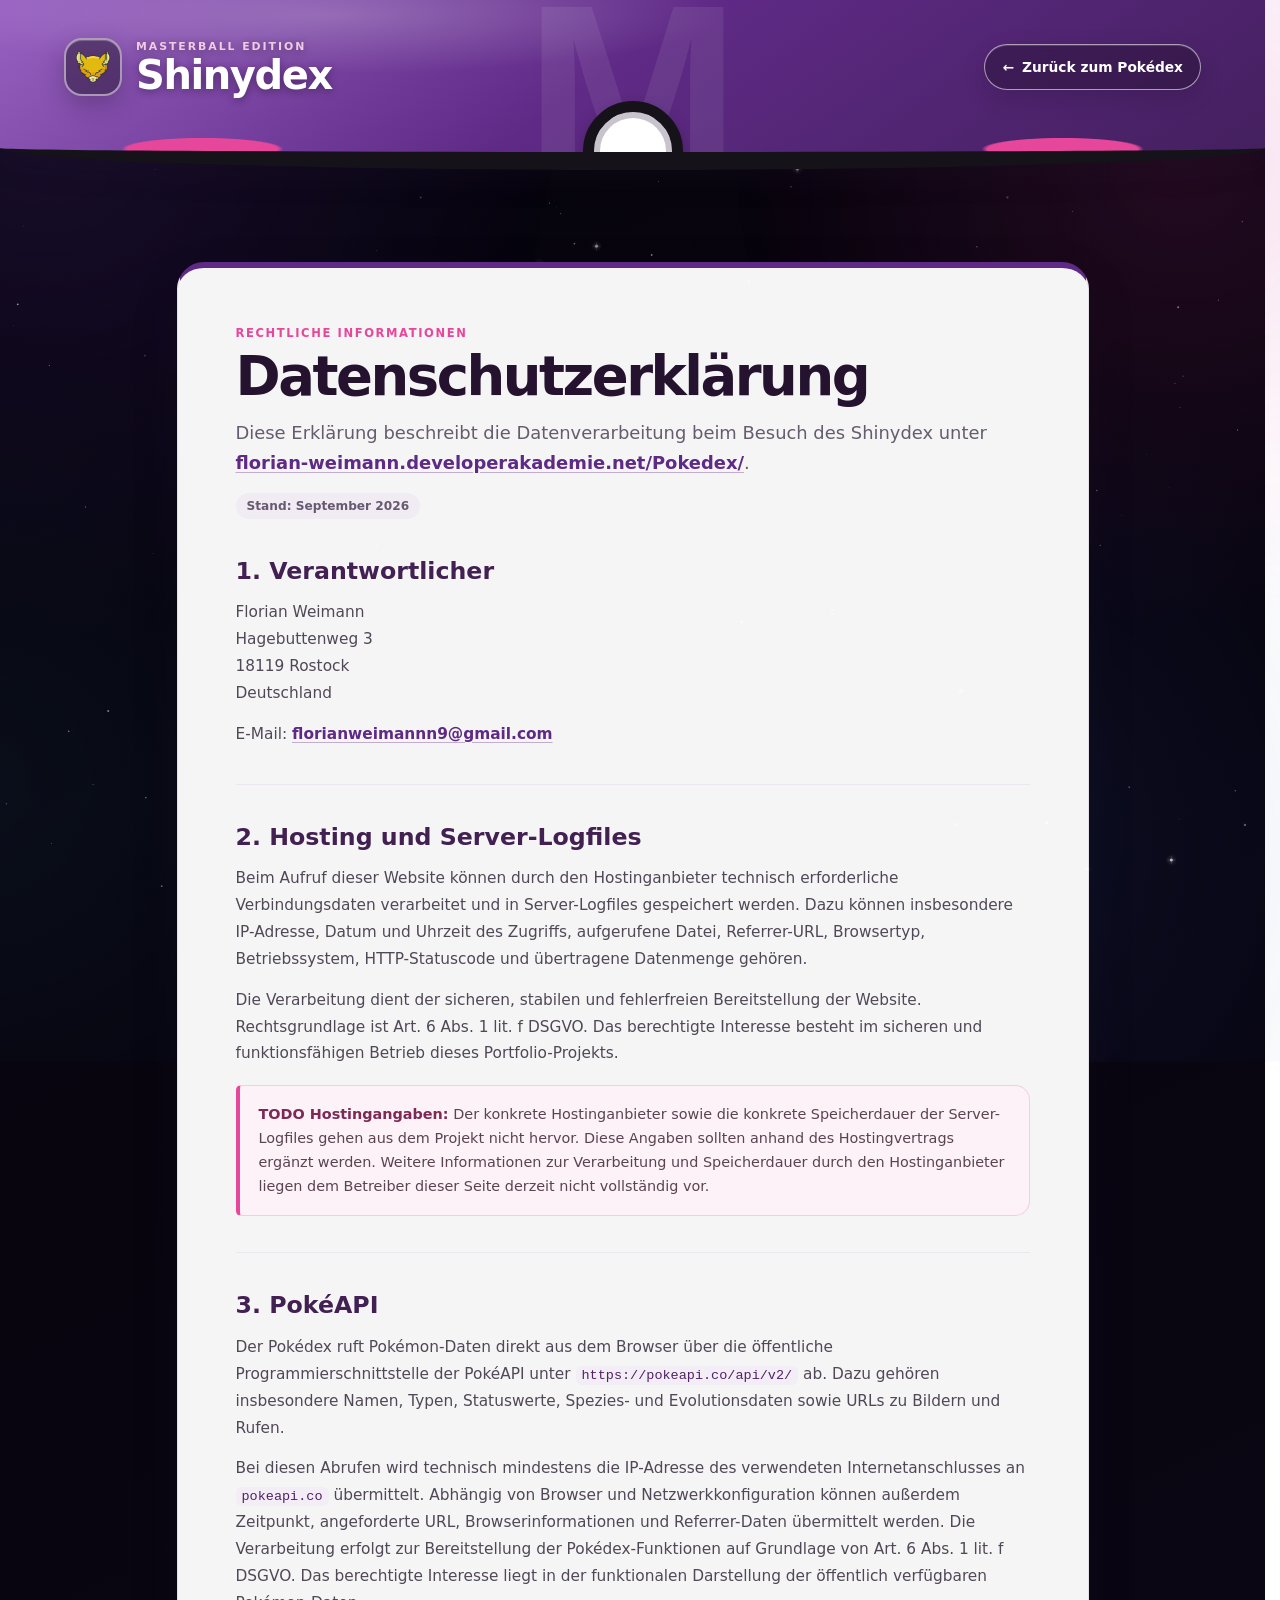
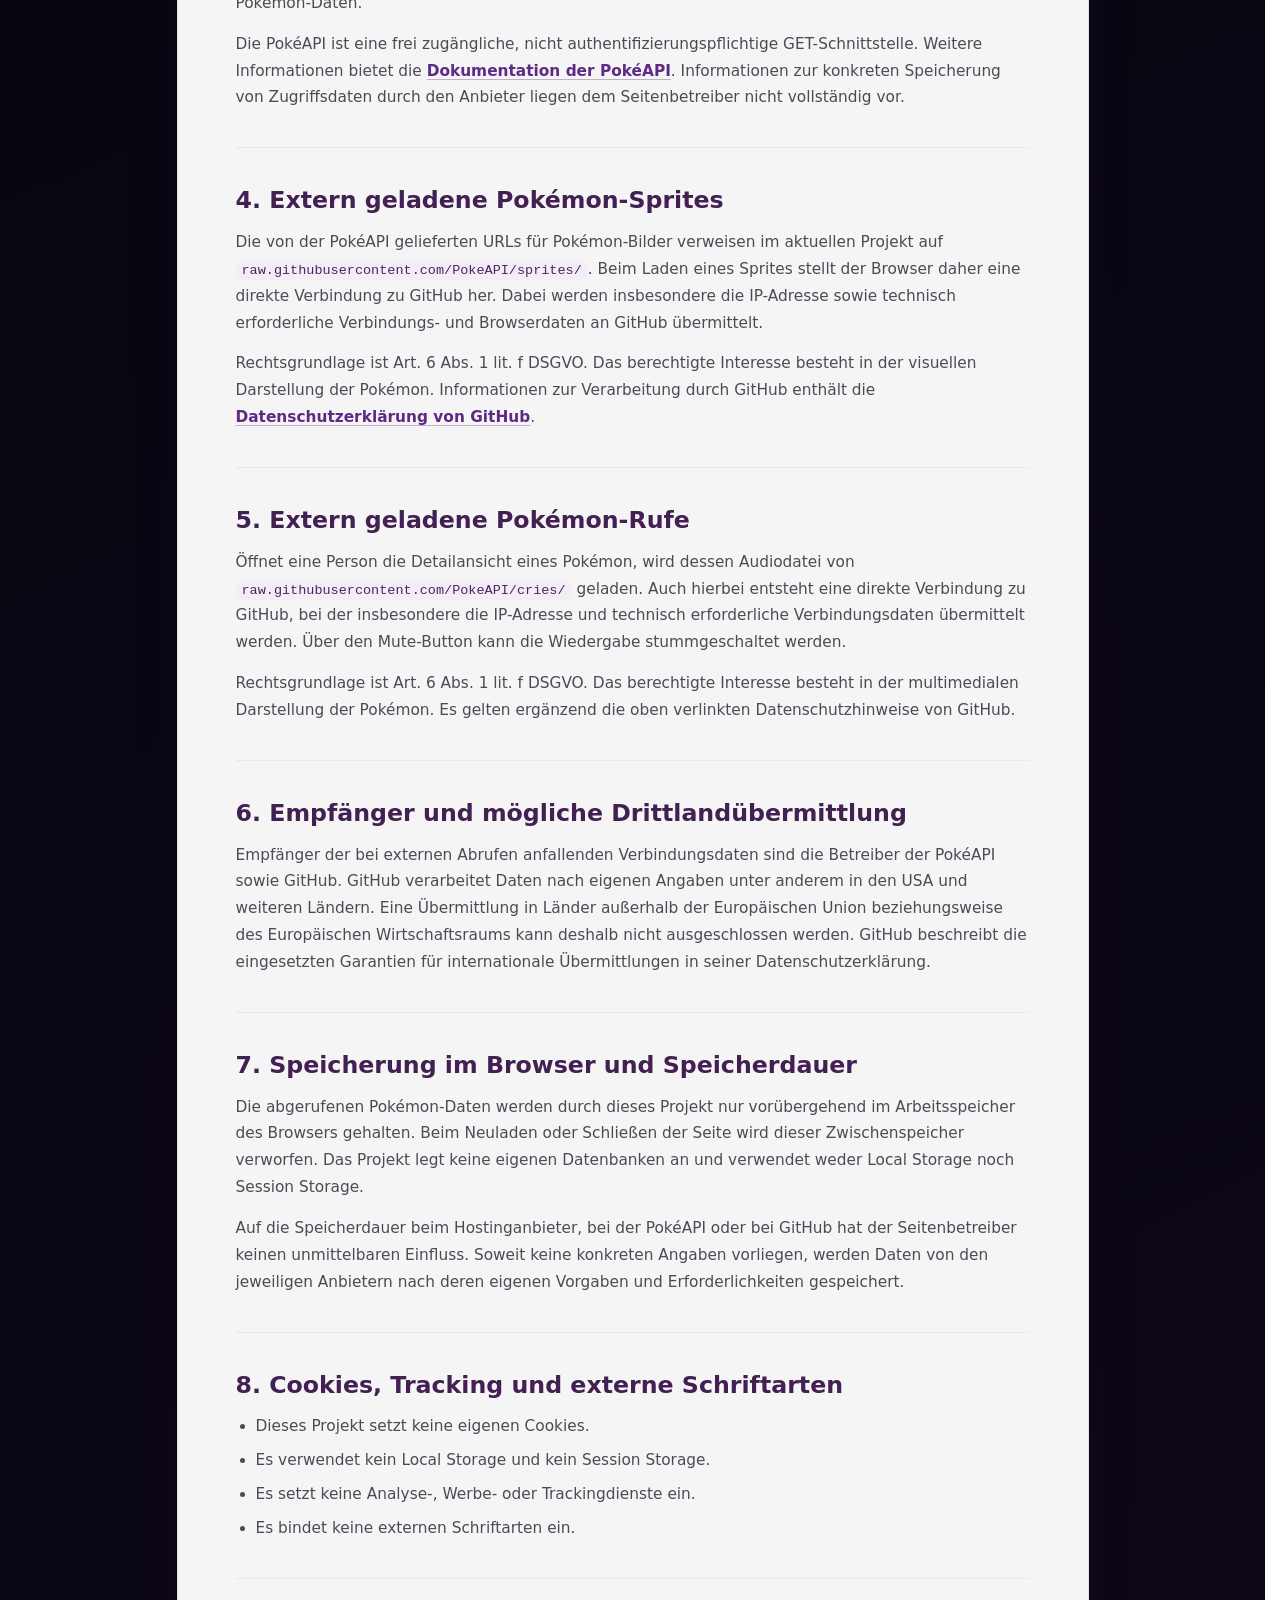
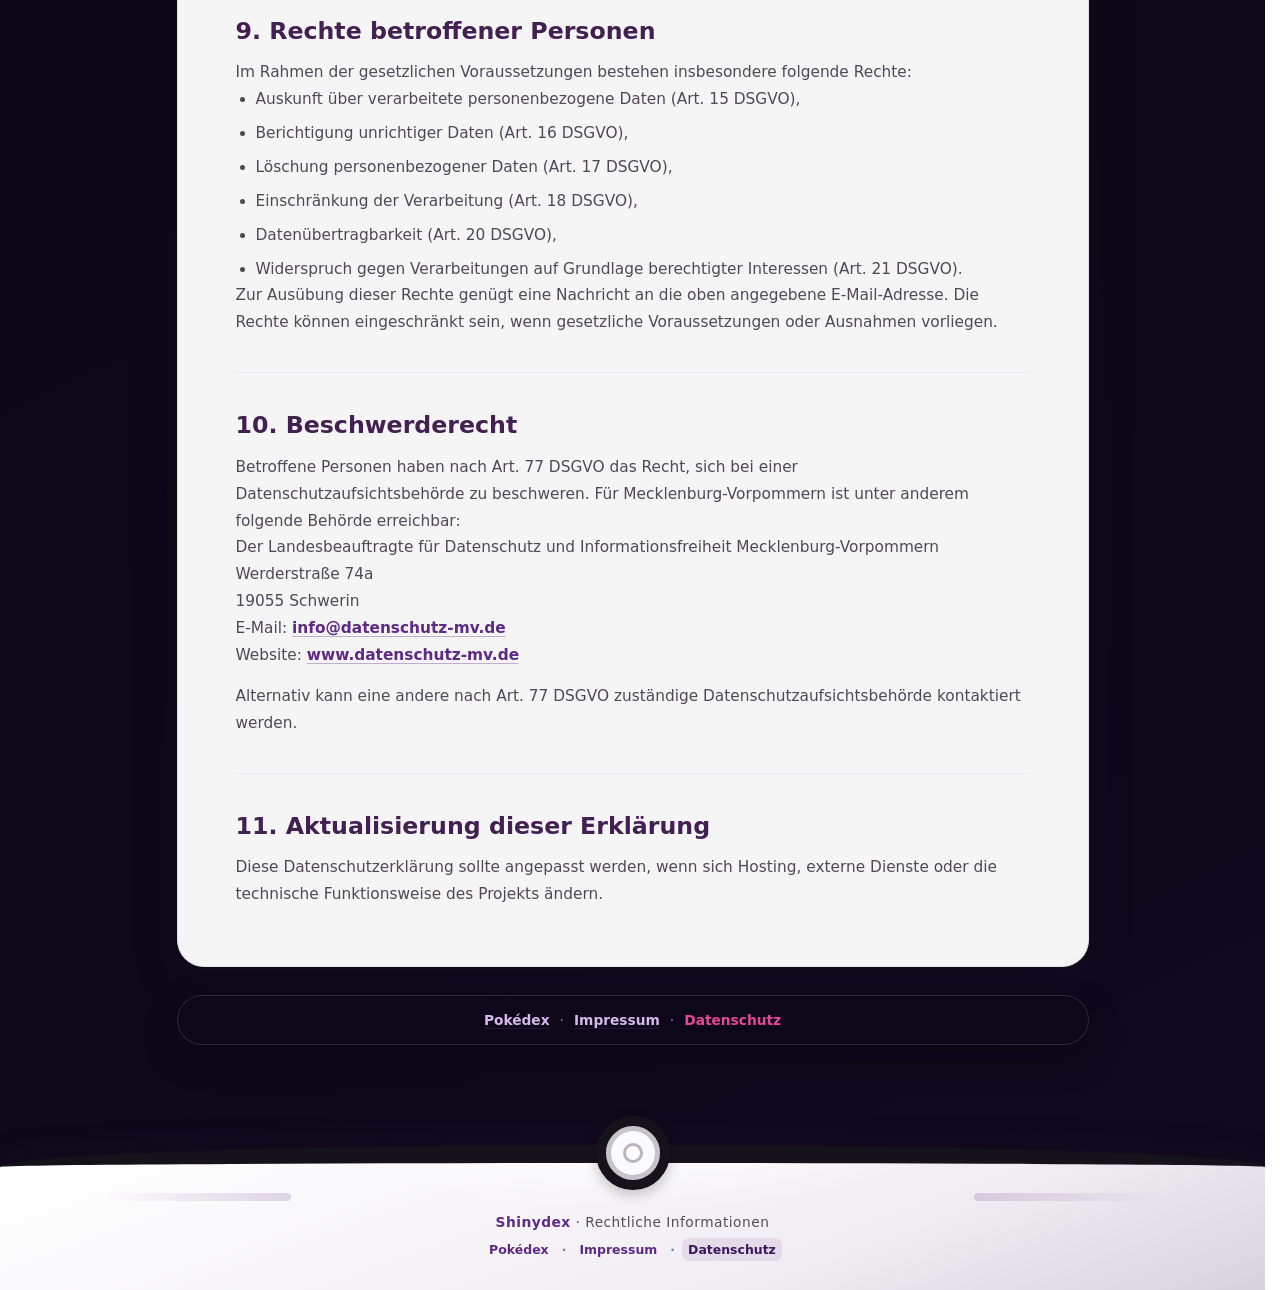
==== commit 3b3505a8: "Add galaxy animation and tension effects to enhance visual experience" ====
--- a/datenschutz.html
+++ b/datenschutz.html
@@ -9,10 +9,13 @@
   <title>Datenschutz – Shinydex</title>
   <link rel="icon" type="image/png" href="./abra_icon-icons.com_67592.png">
   <link rel="stylesheet" href="./style.css">
+  <script src="./galaxy.js" defer></script>
   <script src="./page-transition.js"></script>
 </head>
 
 <body class="legal-page page-transition-loading">
+  <canvas id="galaxyCanvas" class="galaxy-canvas" aria-hidden="true"></canvas>
+
   <div id="pageTransitionLoader" class="masterball-loader page-transition-loader" role="status" aria-live="polite">
     <div class="loader-ball" aria-hidden="true">
       <div class="loader-half loader-half--top">
--- a/style.css
+++ b/style.css
@@ -43,15 +43,52 @@
 body {
   min-width: 280px;
   min-height: 100vh;
+  position: relative;
+  isolation: isolate;
   display: flex;
   flex-direction: column;
   color: var(--ink);
-  background:
-    radial-gradient(circle at 10% 32%, rgba(95, 42, 134, 0.045), transparent 25rem),
-    radial-gradient(circle at 92% 78%, rgba(231, 71, 154, 0.04), transparent 23rem),
-    var(--page-white);
+  background: linear-gradient(155deg, #06040c 0%, #0a0613 48%, #10081d 100%);
   font-family: Inter, ui-rounded, "Segoe UI", system-ui, -apple-system, BlinkMacSystemFont, sans-serif;
   overflow-x: hidden;
+}
+
+body::before {
+  content: "";
+  position: fixed;
+  inset: -18%;
+  z-index: -2;
+  pointer-events: none;
+  background:
+    radial-gradient(circle at 18% 24%, rgba(102, 55, 176, 0.24), transparent 30%),
+    radial-gradient(circle at 82% 28%, rgba(210, 55, 150, 0.17), transparent 27%),
+    radial-gradient(circle at 68% 82%, rgba(47, 85, 177, 0.19), transparent 31%),
+    radial-gradient(circle at 14% 78%, rgba(54, 170, 188, 0.085), transparent 25%);
+  opacity: 0.82;
+  transform: translate3d(-1.5%, -1%, 0) scale(1.02);
+  animation: galaxy-nebula-breathe 34s ease-in-out infinite alternate;
+  transition: opacity 520ms ease;
+  will-change: transform;
+}
+
+.galaxy-canvas {
+  width: 100vw;
+  height: 100vh;
+  position: fixed;
+  inset: 0;
+  z-index: -1;
+  display: block;
+  pointer-events: none;
+}
+
+body.galaxy-tense::before {
+  opacity: 0.56;
+}
+
+@keyframes galaxy-nebula-breathe {
+  0% { transform: translate3d(-1.5%, -1%, 0) scale(1.02); }
+  50% { transform: translate3d(1.2%, 0.8%, 0) scale(1.055); }
+  100% { transform: translate3d(-0.3%, 1.5%, 0) scale(1.035); }
 }
 
 body.initial-loading,
@@ -96,7 +133,7 @@
   display: grid;
   place-items: center;
   overflow: hidden;
-  background: #f5f2f8;
+  background: rgba(7, 4, 15, 0.84);
   transition: background-color 420ms ease;
 }
 
@@ -328,11 +365,12 @@
   position: absolute;
   bottom: max(4vh, 18px);
   z-index: 6;
-  color: var(--masterball-deep);
+  color: #f4effa;
   font-size: clamp(0.86rem, 2.2vmin, 1.05rem);
   font-weight: 750;
   letter-spacing: 0.12em;
   text-transform: uppercase;
+  text-shadow: 0 2px 12px rgba(8, 4, 14, 0.78);
   transition: opacity 180ms ease;
 }
 
@@ -1501,10 +1539,7 @@
 
 /* Legal pages */
 .legal-page {
-  background:
-    radial-gradient(circle at 12% 28%, rgba(95, 42, 134, 0.07), transparent 28rem),
-    radial-gradient(circle at 88% 72%, rgba(231, 71, 154, 0.055), transparent 25rem),
-    var(--page-white);
+  background: linear-gradient(155deg, #06040c 0%, #0a0613 48%, #10081d 100%);
 }
 
 .page-transition-loader {
@@ -1709,13 +1744,22 @@
   gap: 10px;
   margin-top: 28px;
   padding: 16px 20px;
+  border: 1px solid rgba(226, 200, 244, 0.16);
+  border-radius: 999px;
   color: #918597;
+  background: rgba(15, 9, 25, 0.72);
+  box-shadow: 0 14px 34px rgba(3, 2, 8, 0.28);
+  backdrop-filter: blur(12px);
   font-size: 0.86rem;
 }
 
 .legal-page-nav a[aria-current="page"] {
   color: var(--masterball-pink);
   text-decoration: none;
+}
+
+.legal-page-nav a {
+  color: #d7b9ed;
 }
 
 .legal-footer {
@@ -1976,4 +2020,9 @@
   .masterball-loader.is-fetching .loader-button {
     animation: none !important;
   }
-}
+
+  body::before {
+    animation: none !important;
+    transform: none;
+  }
+}
